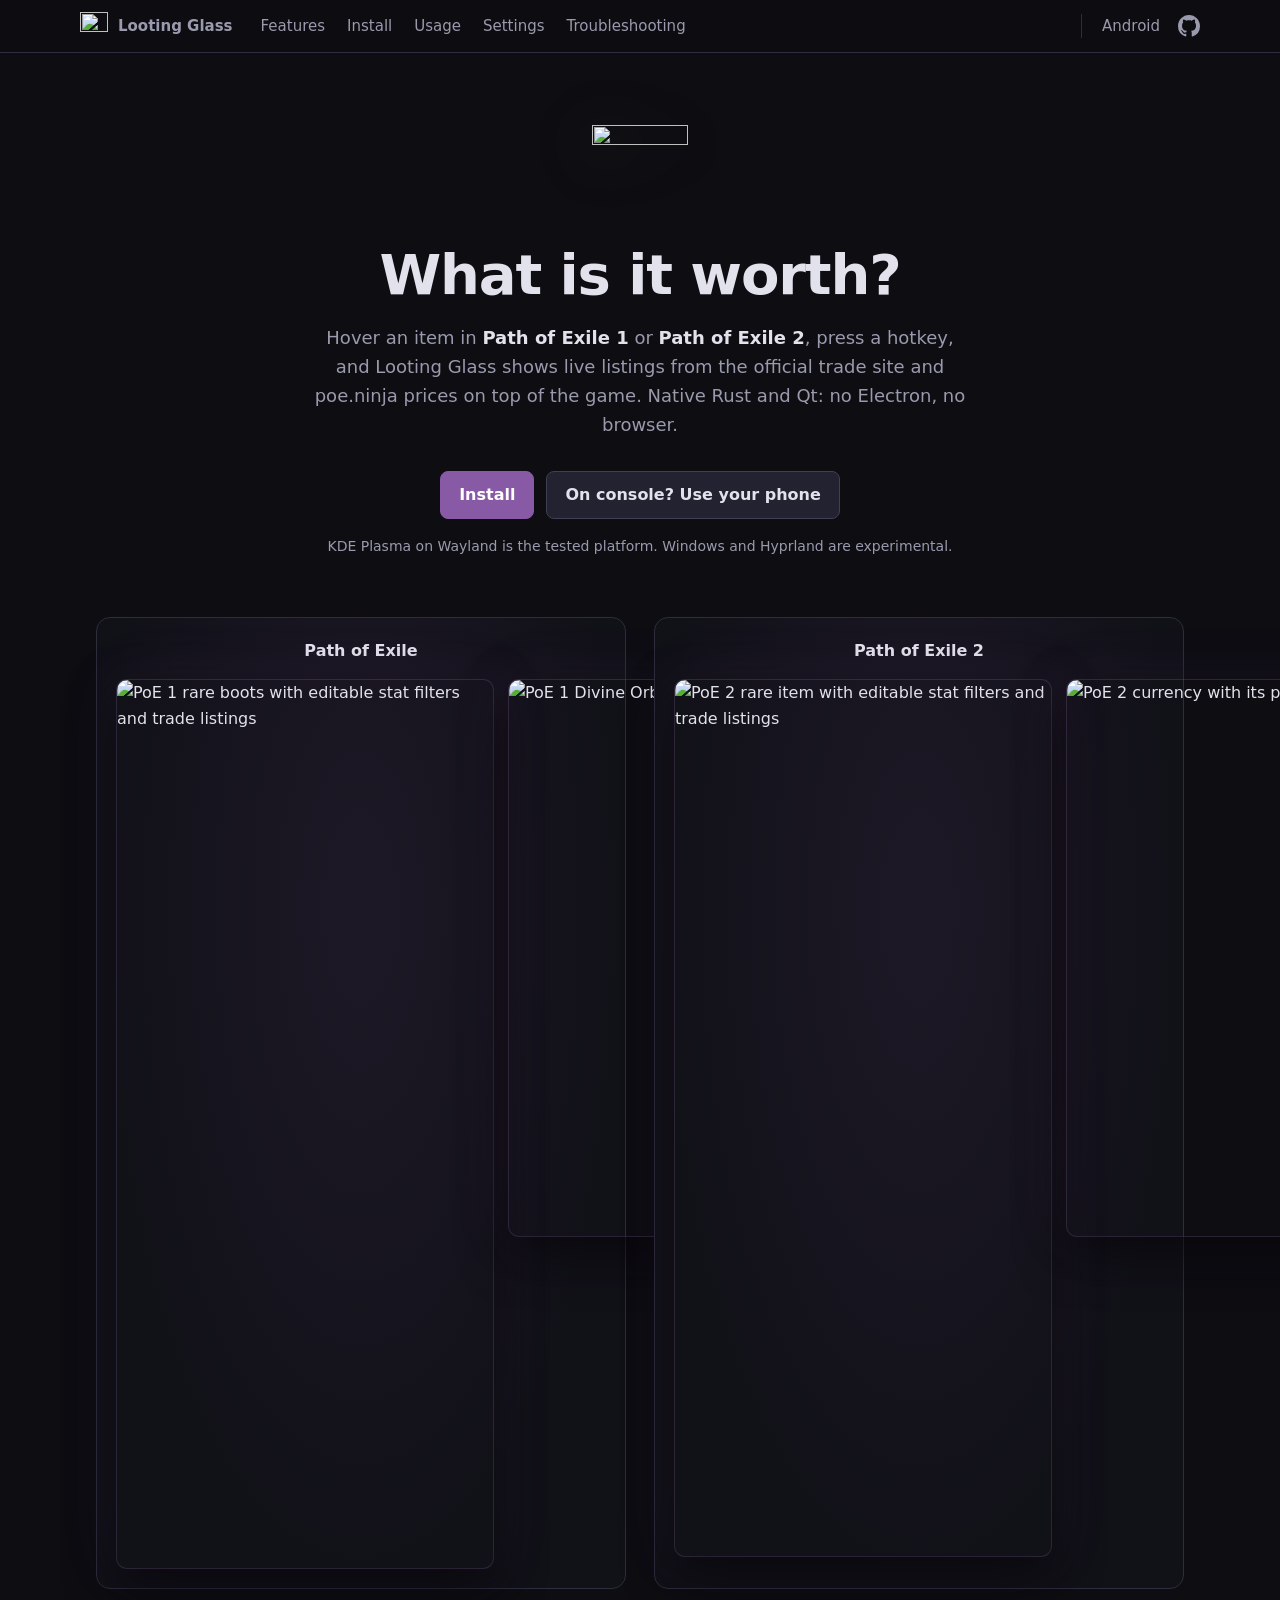
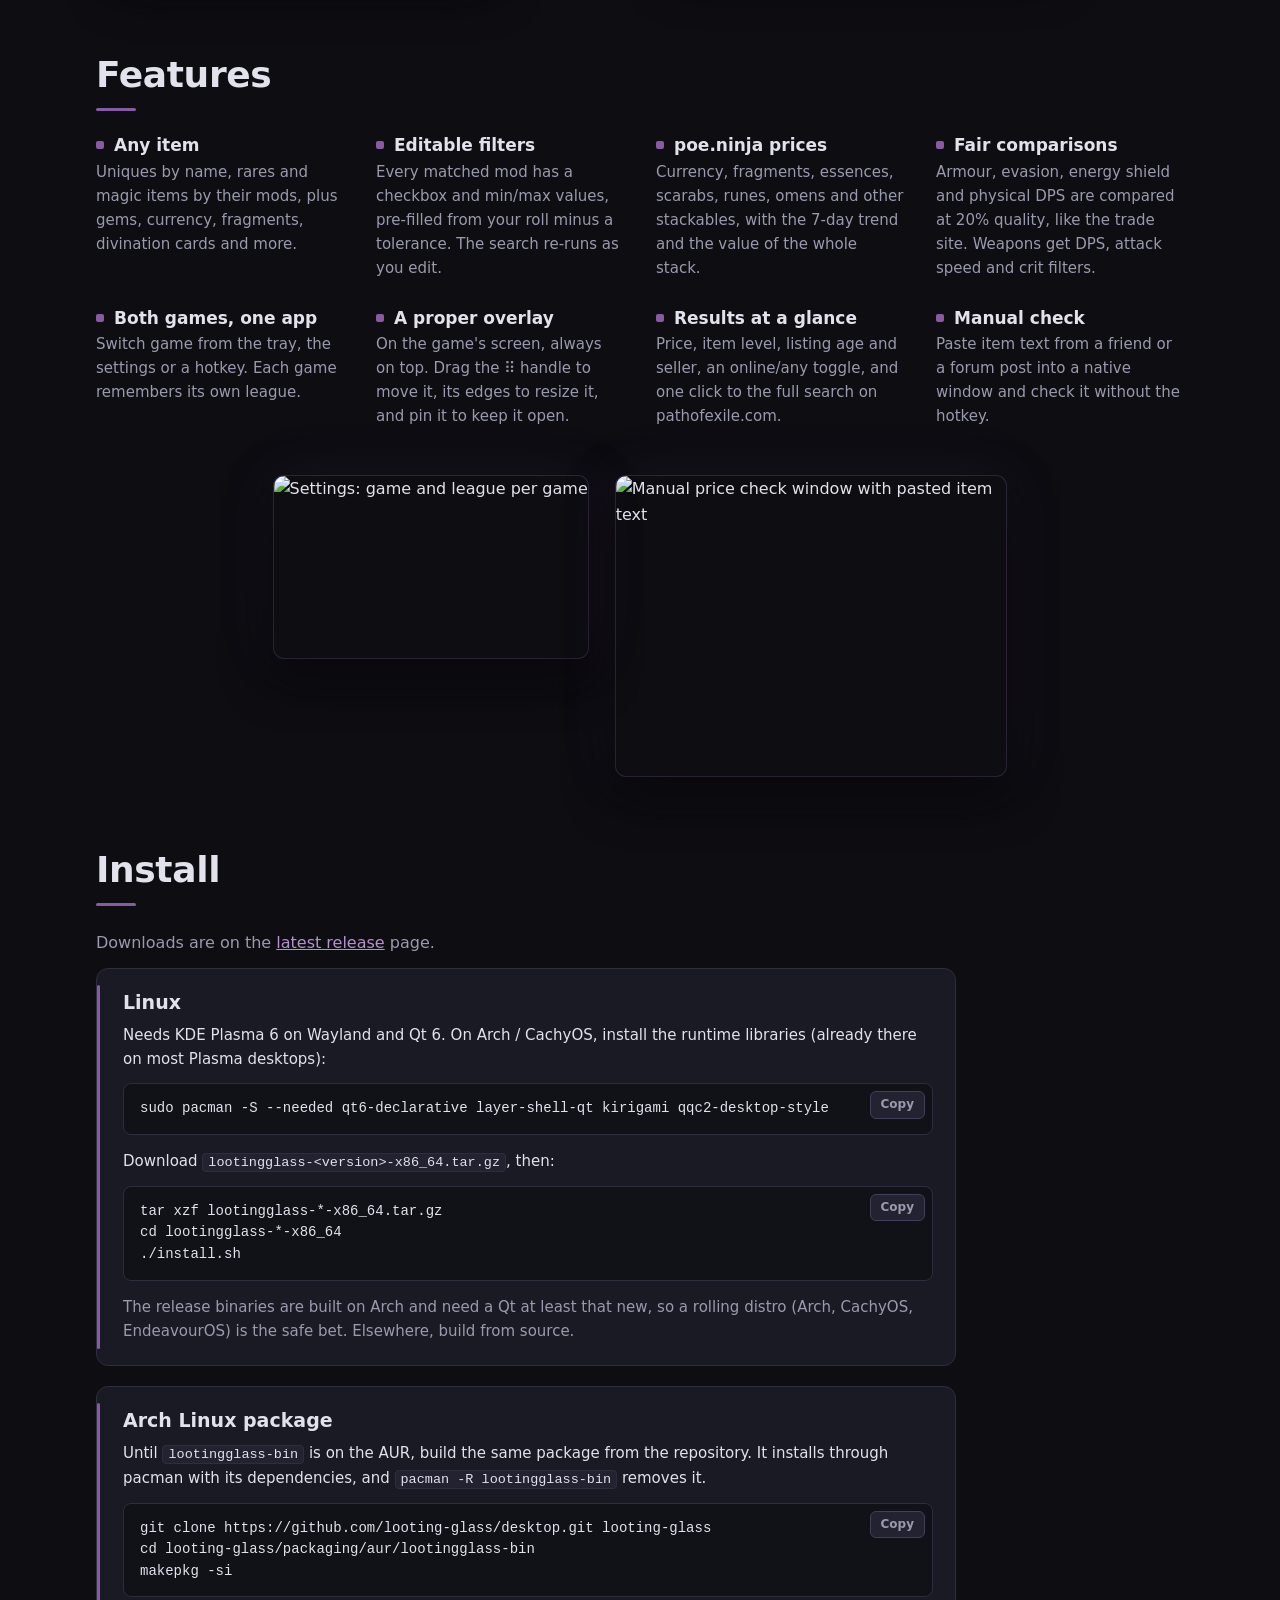
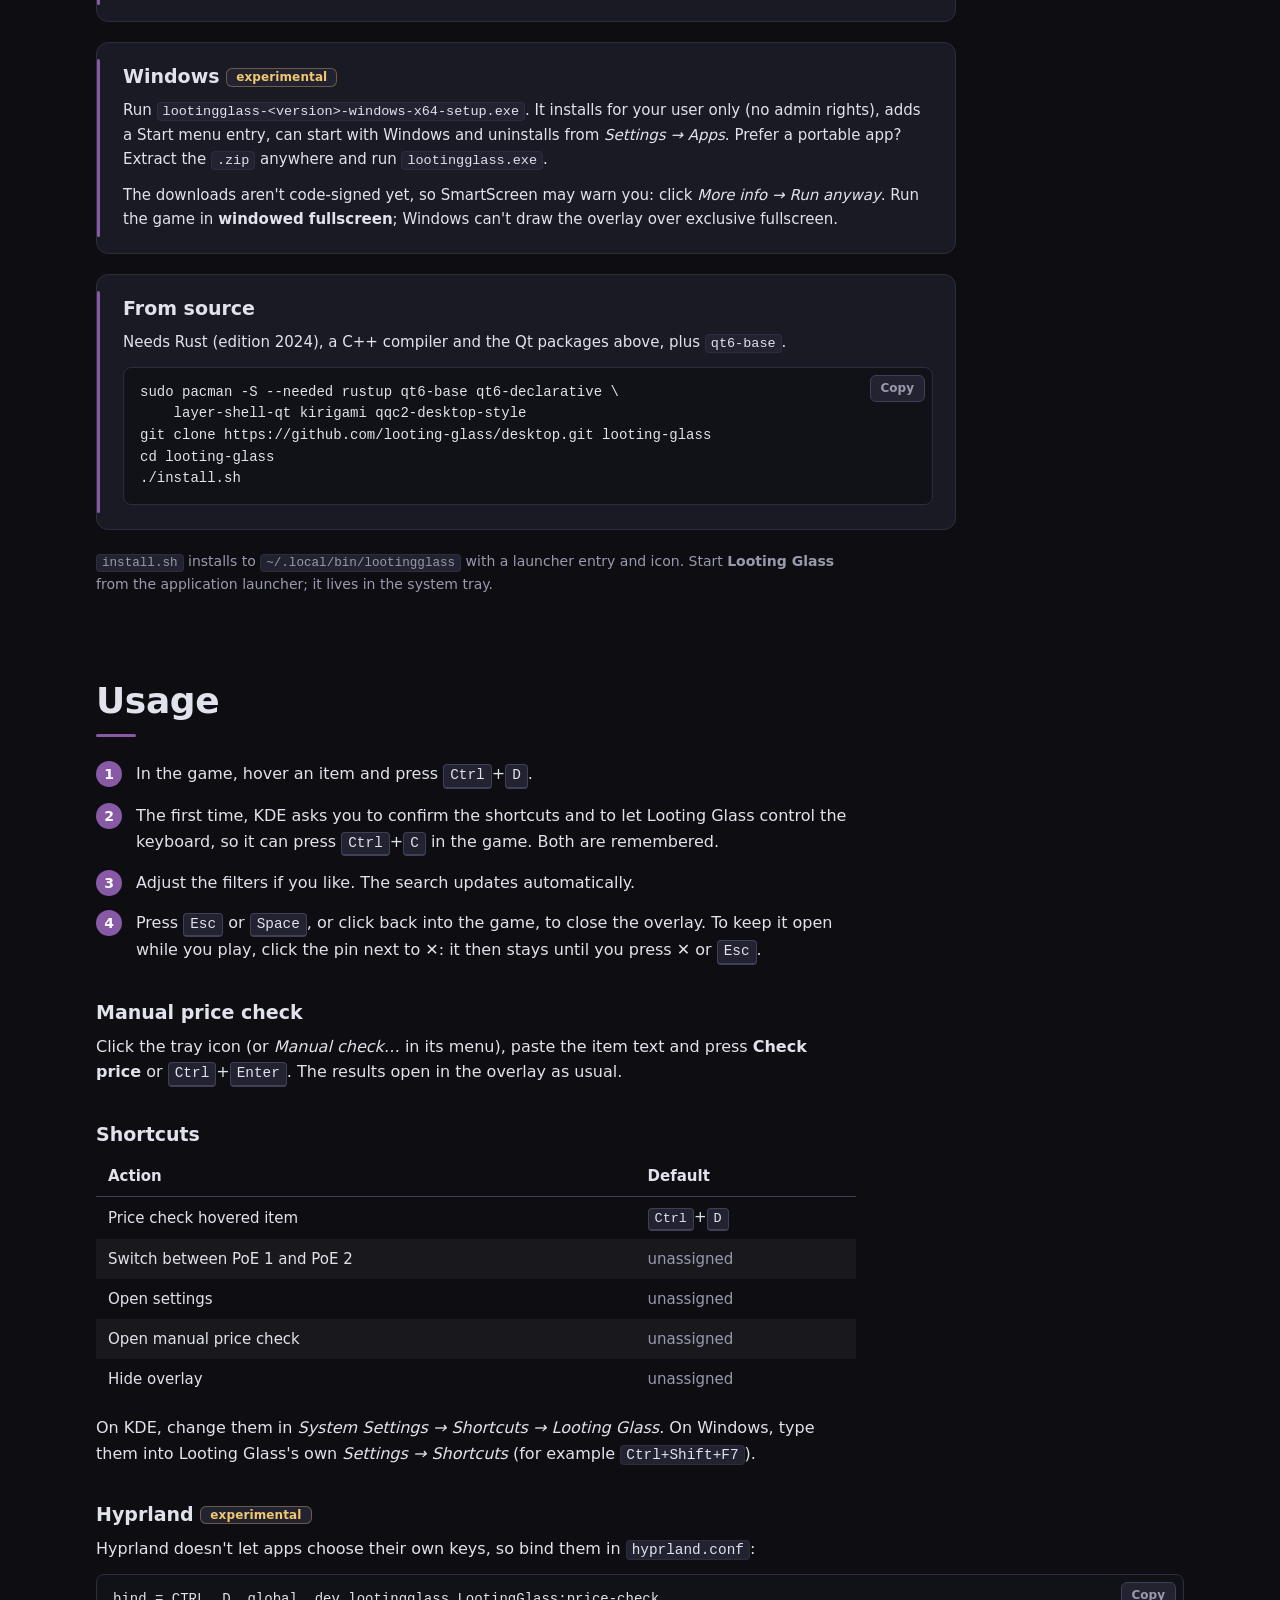
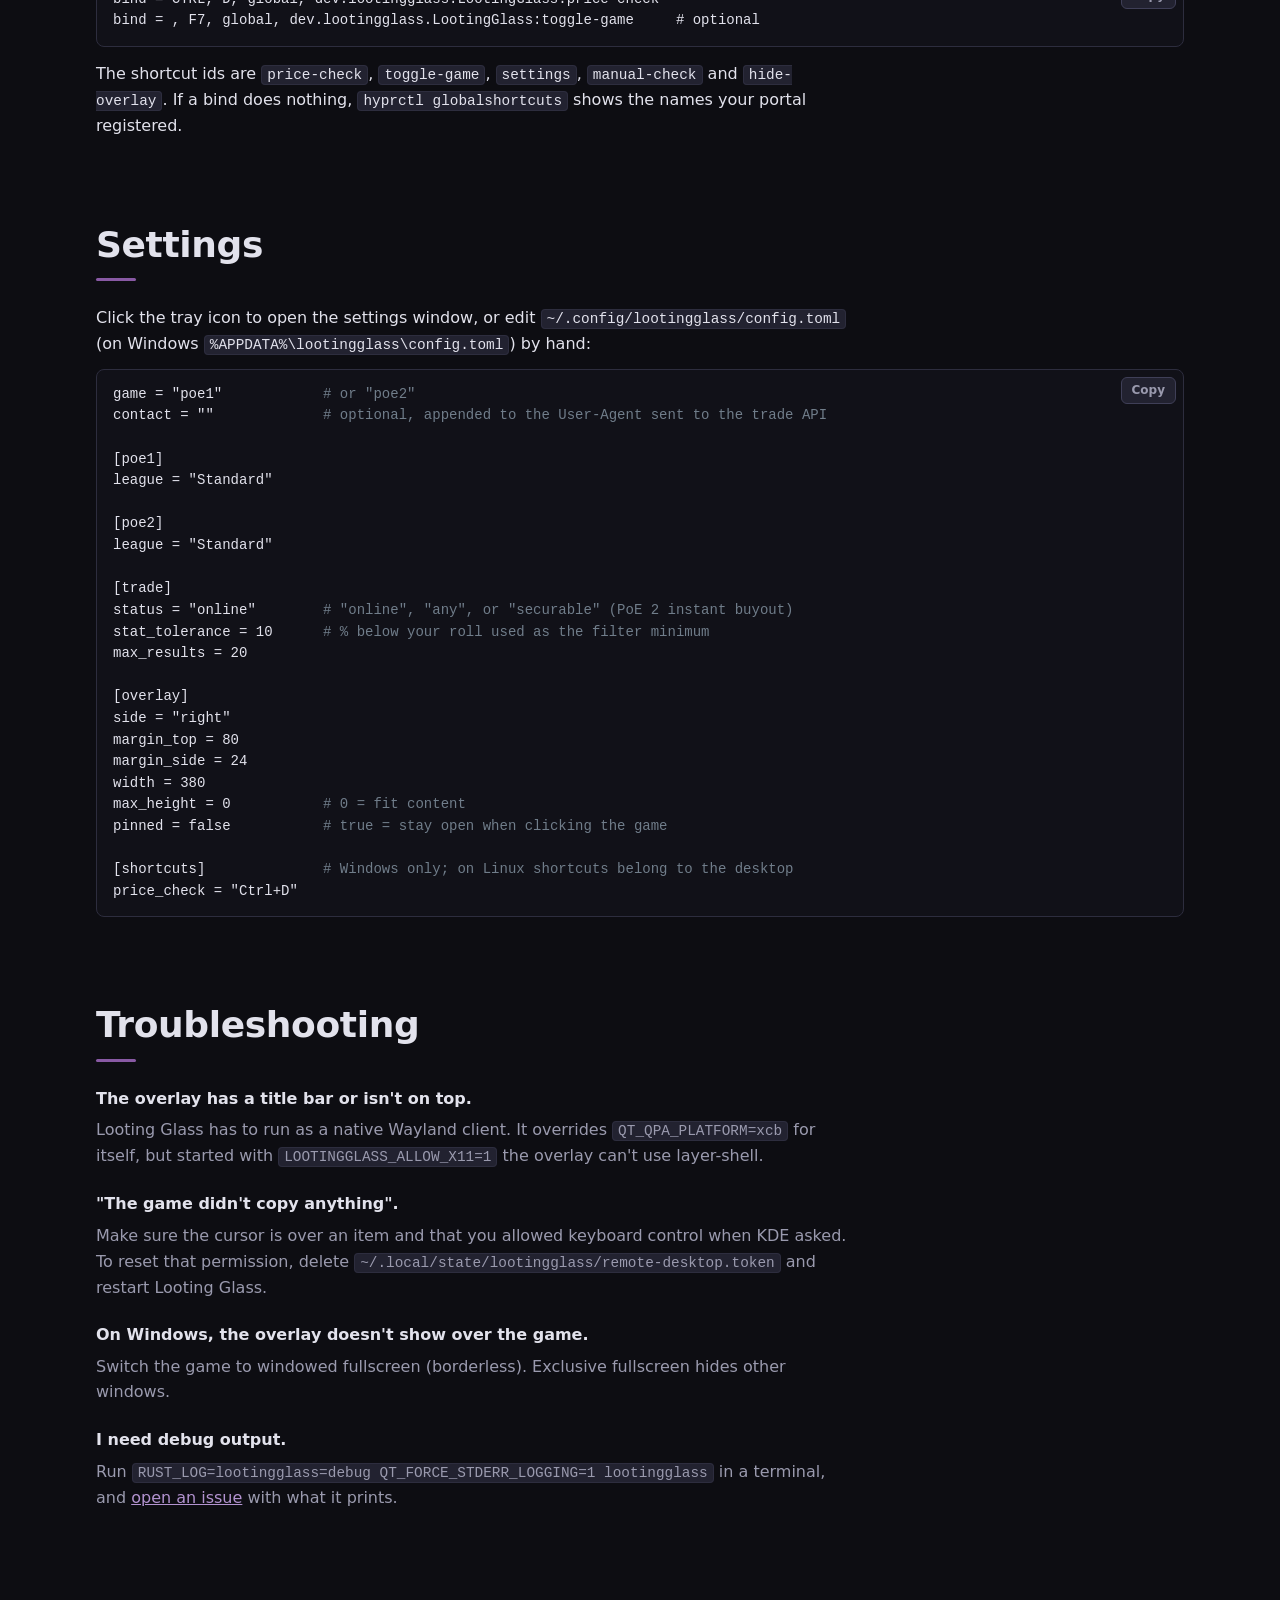
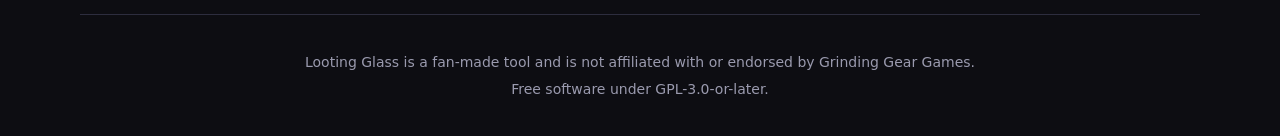
==== index.html @ fdb2852c "feat: copy buttons on code blocks Co-Authored-By: Claude Opus 5.5 <noreply@anthropic.com>" ====
<!doctype html>
<html lang="en">
<head>
<meta charset="utf-8">
<meta name="viewport" content="width=device-width, initial-scale=1">
<title>Looting Glass</title>
<meta name="description" content="Price check Path of Exile 1 and 2 items with a native overlay for Linux and Windows, or from your phone with the Android app.">
<meta property="og:title" content="Looting Glass">
<meta property="og:description" content="Price check Path of Exile 1 and 2 items, on your PC or from your phone.">
<meta property="og:image" content="img/desktop/poe1-rare.png">
<link rel="icon" href="img/icon.svg" type="image/svg+xml">
<link rel="stylesheet" href="style.css">
<script src="lightbox.js" defer></script>
<script src="copy.js" defer></script>
</head>
<body>

<header class="nav">
  <a class="brand" href="#top"><img src="img/icon.svg" alt="" width="28" height="28"> Looting Glass</a>
  <nav class="menu" aria-label="Sections">
    <a href="#features">Features</a>
    <a href="#install">Install</a>
    <a href="#usage">Usage</a>
    <a href="#settings">Settings</a>
    <a href="#troubleshooting">Troubleshooting</a>
  </nav>
  <nav class="links" aria-label="Other pages">
    <a href="android.html">Android</a>
    <a class="gh" href="https://github.com/looting-glass/desktop" aria-label="Looting Glass on GitHub" title="Source on GitHub">
      <svg viewBox="0 0 16 16" width="22" height="22" aria-hidden="true"><path fill="currentColor" d="M8 0c4.42 0 8 3.58 8 8a8.013 8.013 0 0 1-5.45 7.59c-.4.08-.55-.17-.55-.38 0-.27.01-1.13.01-2.2 0-.75-.25-1.23-.54-1.48 1.78-.2 3.65-.88 3.65-3.95 0-.88-.31-1.59-.82-2.15.08-.2.36-1.02-.08-2.12 0 0-.67-.22-2.2.82-.64-.18-1.32-.27-2-.27-.68 0-1.36.09-2 .27-1.53-1.03-2.2-.82-2.2-.82-.44 1.1-.16 1.92-.08 2.12-.51.56-.82 1.28-.82 2.15 0 3.06 1.86 3.75 3.64 3.95-.23.2-.44.55-.51 1.07-.46.21-1.61.55-2.33-.66-.15-.24-.6-.83-1.23-.82-.67.01-.27.38.01.53.34.19.73.9.82 1.13.16.45.68 1.31 2.69.94 0 .67.01 1.3.01 1.49 0 .21-.15.45-.55.38A7.995 7.995 0 0 1 0 8c0-4.42 3.58-8 8-8Z"/></svg>
    </a>
  </nav>
</header>

<main id="top">

<section class="hero">
  <img class="hero-icon" src="img/icon.svg" alt="" width="96" height="96">
  <h1>What is it worth?</h1>
  <p class="lead">Hover an item in <strong>Path of Exile 1</strong> or <strong>Path of Exile 2</strong>, press a hotkey,
    and Looting Glass shows live listings from the official trade site and poe.ninja prices on top of the game.
    Native Rust and Qt: no Electron, no browser.</p>
  <div class="cta center">
    <a class="button primary" href="#install">Install</a>
    <a class="button" href="android.html">On console? Use your phone</a>
  </div>
  <p class="fine">KDE Plasma on Wayland is the tested platform. Windows and Hyprland are experimental.</p>
</section>

<div class="shots-pair">
  <figure class="group">
    <figcaption>Path of Exile</figcaption>
    <div class="shots">
      <img src="img/desktop/poe1-rare.png" alt="PoE 1 rare boots with editable stat filters and trade listings" width="376" height="888">
      <img src="img/desktop/poe1-currency.png" alt="PoE 1 Divine Orb with its poe.ninja value" width="376" height="556">
    </div>
  </figure>
  <figure class="group">
    <figcaption>Path of Exile 2</figcaption>
    <div class="shots">
      <img src="img/desktop/poe2-rare.png" alt="PoE 2 rare item with editable stat filters and trade listings" width="376" height="876">
      <img src="img/desktop/poe2-currency.png" alt="PoE 2 currency with its poe.ninja value" width="376" height="556">
    </div>
  </figure>
</div>

<section id="features" class="block">
  <h2>Features</h2>
  <ul class="features">
    <li><h3>Any item</h3><p>Uniques by name, rares and magic items by their mods, plus gems, currency, fragments, divination cards and more.</p></li>
    <li><h3>Editable filters</h3><p>Every matched mod has a checkbox and min/max values, pre-filled from your roll minus a tolerance. The search re-runs as you edit.</p></li>
    <li><h3>poe.ninja prices</h3><p>Currency, fragments, essences, scarabs, runes, omens and other stackables, with the 7-day trend and the value of the whole stack.</p></li>
    <li><h3>Fair comparisons</h3><p>Armour, evasion, energy shield and physical DPS are compared at 20% quality, like the trade site. Weapons get DPS, attack speed and crit filters.</p></li>
    <li><h3>Both games, one app</h3><p>Switch game from the tray, the settings or a hotkey. Each game remembers its own league.</p></li>
    <li><h3>A proper overlay</h3><p>On the game's screen, always on top. Drag the ⠿ handle to move it, its edges to resize it, and pin it to keep it open.</p></li>
    <li><h3>Results at a glance</h3><p>Price, item level, listing age and seller, an online/any toggle, and one click to the full search on pathofexile.com.</p></li>
    <li><h3>Manual check</h3><p>Paste item text from a friend or a forum post into a native window and check it without the hotkey.</p></li>
  </ul>
  <div class="shots-wide">
    <img src="img/desktop/settings-game.png" alt="Settings: game and league per game" width="760" height="440" loading="lazy">
    <img src="img/desktop/manual-check.png" alt="Manual price check window with pasted item text" width="560" height="430" loading="lazy">
  </div>
</section>

<section id="install" class="block">
  <h2>Install</h2>
  <p class="intro">Downloads are on the <a href="https://github.com/looting-glass/desktop/releases/latest">latest release</a> page.</p>

  <div class="cards">
    <article class="card">
      <h3>Linux</h3>
      <p>Needs KDE Plasma 6 on Wayland and Qt 6. On Arch / CachyOS, install the runtime libraries
        (already there on most Plasma desktops):</p>
      <pre><code>sudo pacman -S --needed qt6-declarative layer-shell-qt kirigami qqc2-desktop-style</code></pre>
      <p>Download <code>lootingglass-&lt;version&gt;-x86_64.tar.gz</code>, then:</p>
      <pre><code>tar xzf lootingglass-*-x86_64.tar.gz
cd lootingglass-*-x86_64
./install.sh</code></pre>
      <p class="fine">The release binaries are built on Arch and need a Qt at least that new, so a rolling
        distro (Arch, CachyOS, EndeavourOS) is the safe bet. Elsewhere, build from source.</p>
    </article>

    <article class="card">
      <h3>Arch Linux package</h3>
      <p>Until <code>lootingglass-bin</code> is on the AUR, build the same package from the repository.
        It installs through pacman with its dependencies, and <code>pacman -R lootingglass-bin</code> removes it.</p>
      <pre><code>git clone https://github.com/looting-glass/desktop.git looting-glass
cd looting-glass/packaging/aur/lootingglass-bin
makepkg -si</code></pre>
    </article>

    <article class="card">
      <h3>Windows <span class="tag tag-poc">experimental</span></h3>
      <p>Run <code>lootingglass-&lt;version&gt;-windows-x64-setup.exe</code>. It installs for your user only (no admin
        rights), adds a Start menu entry, can start with Windows and uninstalls from <em>Settings → Apps</em>.
        Prefer a portable app? Extract the <code>.zip</code> anywhere and run <code>lootingglass.exe</code>.</p>
      <p>The downloads aren't code-signed yet, so SmartScreen may warn you: click <em>More info → Run anyway</em>.
        Run the game in <strong>windowed fullscreen</strong>; Windows can't draw the overlay over exclusive fullscreen.</p>
    </article>

    <article class="card">
      <h3>From source</h3>
      <p>Needs Rust (edition 2024), a C++ compiler and the Qt packages above, plus <code>qt6-base</code>.</p>
      <pre><code>sudo pacman -S --needed rustup qt6-base qt6-declarative \
    layer-shell-qt kirigami qqc2-desktop-style
git clone https://github.com/looting-glass/desktop.git looting-glass
cd looting-glass
./install.sh</code></pre>
    </article>
  </div>
  <p class="fine"><code>install.sh</code> installs to <code>~/.local/bin/lootingglass</code> with a launcher entry and icon.
    Start <strong>Looting Glass</strong> from the application launcher; it lives in the system tray.</p>
</section>

<section id="usage" class="block">
  <h2>Usage</h2>
  <ol class="numbered">
    <li>In the game, hover an item and press <kbd>Ctrl</kbd>+<kbd>D</kbd>.</li>
    <li>The first time, KDE asks you to confirm the shortcuts and to let Looting Glass control the keyboard,
      so it can press <kbd>Ctrl</kbd>+<kbd>C</kbd> in the game. Both are remembered.</li>
    <li>Adjust the filters if you like. The search updates automatically.</li>
    <li>Press <kbd>Esc</kbd> or <kbd>Space</kbd>, or click back into the game, to close the overlay. To keep it open
      while you play, click the pin next to ✕: it then stays until you press ✕ or <kbd>Esc</kbd>.</li>
  </ol>

  <h3 class="sub">Manual price check</h3>
  <p>Click the tray icon (or <em>Manual check…</em> in its menu), paste the item text and press <strong>Check price</strong>
    or <kbd>Ctrl</kbd>+<kbd>Enter</kbd>. The results open in the overlay as usual.</p>

  <h3 class="sub">Shortcuts</h3>
  <table>
    <thead><tr><th>Action</th><th>Default</th></tr></thead>
    <tbody>
      <tr><td>Price check hovered item</td><td><kbd>Ctrl</kbd>+<kbd>D</kbd></td></tr>
      <tr><td>Switch between PoE 1 and PoE 2</td><td class="muted">unassigned</td></tr>
      <tr><td>Open settings</td><td class="muted">unassigned</td></tr>
      <tr><td>Open manual price check</td><td class="muted">unassigned</td></tr>
      <tr><td>Hide overlay</td><td class="muted">unassigned</td></tr>
    </tbody>
  </table>
  <p>On KDE, change them in <em>System Settings → Shortcuts → Looting Glass</em>. On Windows, type them into
    Looting Glass's own <em>Settings → Shortcuts</em> (for example <code>Ctrl+Shift+F7</code>).</p>

  <h3 class="sub">Hyprland <span class="tag tag-poc">experimental</span></h3>
  <p>Hyprland doesn't let apps choose their own keys, so bind them in <code>hyprland.conf</code>:</p>
  <pre><code>bind = CTRL, D, global, dev.lootingglass.LootingGlass:price-check
bind = , F7, global, dev.lootingglass.LootingGlass:toggle-game     # optional</code></pre>
  <p>The shortcut ids are <code>price-check</code>, <code>toggle-game</code>, <code>settings</code>, <code>manual-check</code>
    and <code>hide-overlay</code>. If a bind does nothing, <code>hyprctl globalshortcuts</code> shows the names your portal registered.</p>
</section>

<section id="settings" class="block">
  <h2>Settings</h2>
  <p>Click the tray icon to open the settings window, or edit <code>~/.config/lootingglass/config.toml</code>
    (on Windows <code>%APPDATA%\lootingglass\config.toml</code>) by hand:</p>
  <pre><code>game = "poe1"            <span class="c"># or "poe2"</span>
contact = ""             <span class="c"># optional, appended to the User-Agent sent to the trade API</span>

[poe1]
league = "Standard"

[poe2]
league = "Standard"

[trade]
status = "online"        <span class="c"># "online", "any", or "securable" (PoE 2 instant buyout)</span>
stat_tolerance = 10      <span class="c"># % below your roll used as the filter minimum</span>
max_results = 20

[overlay]
side = "right"
margin_top = 80
margin_side = 24
width = 380
max_height = 0           <span class="c"># 0 = fit content</span>
pinned = false           <span class="c"># true = stay open when clicking the game</span>

[shortcuts]              <span class="c"># Windows only; on Linux shortcuts belong to the desktop</span>
price_check = "Ctrl+D"</code></pre>
</section>

<section id="troubleshooting" class="block">
  <h2>Troubleshooting</h2>
  <dl class="faq">
    <dt>The overlay has a title bar or isn't on top.</dt>
    <dd>Looting Glass has to run as a native Wayland client. It overrides <code>QT_QPA_PLATFORM=xcb</code> for itself,
      but started with <code>LOOTINGGLASS_ALLOW_X11=1</code> the overlay can't use layer-shell.</dd>
    <dt>"The game didn't copy anything".</dt>
    <dd>Make sure the cursor is over an item and that you allowed keyboard control when KDE asked. To reset that
      permission, delete <code>~/.local/state/lootingglass/remote-desktop.token</code> and restart Looting Glass.</dd>
    <dt>On Windows, the overlay doesn't show over the game.</dt>
    <dd>Switch the game to windowed fullscreen (borderless). Exclusive fullscreen hides other windows.</dd>
    <dt>I need debug output.</dt>
    <dd>Run <code>RUST_LOG=lootingglass=debug QT_FORCE_STDERR_LOGGING=1 lootingglass</code> in a terminal, and
      <a href="https://github.com/looting-glass/desktop/issues">open an issue</a> with what it prints.</dd>
  </dl>
</section>

</main>

<footer>
  <p>Looting Glass is a fan-made tool and is not affiliated with or endorsed by Grinding Gear Games.</p>
  <p>Free software under GPL-3.0-or-later.</p>
</footer>

</body>
</html>
---- style.css ----
/* Colours from the app's KDE look (qml/KdeLook.qml). The page sits one shade darker than the
   app window so the screenshots, which use the window colour, stand out from it. */
:root {
  --page: #0d0d12;
  --window: #1a1a24;
  --raised: #222230;
  --text: #e2e2ec;
  --muted: #9a9aae;
  --line: #2d2d3e;
  --line-strong: #3f3f57;
  --accent: #8859a4;
  --accent-soft: rgba(136, 89, 164, 0.14);
  --link: #b393d0;
  --gold: #f1c86f;
  color-scheme: dark;
}

* { box-sizing: border-box; }

html { scroll-behavior: smooth; scroll-padding-top: 76px; }

body {
  margin: 0;
  background: var(--page);
  color: var(--text);
  font: 16px/1.6 "Noto Sans", "Segoe UI", system-ui, -apple-system, sans-serif;
}

a { color: var(--link); }
img { max-width: 100%; height: auto; display: block; }
h1, h2, h3 { line-height: 1.2; margin: 0; }
p { margin: 0 0 12px; }

code, pre, kbd { font-family: "Hack", "JetBrains Mono", "Cascadia Mono", Consolas, monospace; font-size: 0.9em; }
code { background: var(--raised); border: 1px solid var(--line); border-radius: 4px; padding: 1px 5px; }
pre {
  margin: 0 0 14px; padding: 14px 16px; overflow-x: auto;
  background: #111118; border: 1px solid var(--line); border-radius: 8px; line-height: 1.5;
}
pre code { background: none; border: 0; padding: 0; font-size: 14px; }
pre .c { color: #707d8a; }
kbd {
  display: inline-block; padding: 0 6px; border-radius: 4px; line-height: 1.5;
  background: var(--raised); border: 1px solid var(--line-strong); border-bottom-width: 2px;
}

/* Navigation: brand, the page's own sections, then links to other places. */
.nav {
  position: sticky; top: 0; z-index: 10;
  display: flex; align-items: center; gap: 28px;
  padding: 12px max(16px, calc((100% - 1120px) / 2));
  background: rgba(13, 13, 18, 0.88);
  backdrop-filter: blur(10px);
  border-bottom: 1px solid var(--line);
}
.brand { display: flex; align-items: center; gap: 10px; color: var(--text); font-weight: 700; text-decoration: none; white-space: nowrap; }
.brand-sub { color: var(--muted); font-weight: 400; }
.nav a { color: var(--muted); text-decoration: none; font-size: 15px; }
.nav a:hover { color: var(--text); }
.menu { display: flex; gap: 22px; }
.links { display: flex; align-items: center; gap: 18px; margin-left: auto; padding-left: 20px; border-left: 1px solid var(--line); }
.gh { display: flex; }

main, footer { max-width: 1120px; margin: 0 auto; padding: 0 16px; }

/* Hero */
.hero { text-align: center; padding: 72px 0 48px; }
.hero-icon { margin: 0 auto 20px; filter: drop-shadow(0 8px 30px rgba(241, 200, 111, 0.25)); }
.hero h1 { font-size: clamp(36px, 6vw, 56px); letter-spacing: -0.02em; }
.lead { max-width: 660px; margin: 16px auto 32px; color: var(--muted); font-size: 18px; }
.lead strong { color: var(--text); font-weight: 600; }

.tag {
  display: inline-block; padding: 1px 9px; border-radius: 6px; vertical-align: 2px;
  border: 1px solid var(--line); background: var(--raised);
  color: var(--muted); font-size: 12px; font-weight: 600; letter-spacing: 0.01em;
}
.tag-poc { border-color: rgba(241, 200, 111, 0.35); color: var(--gold); }

/* Sections */
.block { padding: 64px 0 8px; }
.block > h2 { font-size: clamp(28px, 4vw, 36px); margin-bottom: 24px; letter-spacing: -0.01em; }
.block > h2::after { content: ""; display: block; width: 40px; height: 3px; margin-top: 12px; border-radius: 2px; background: var(--accent); }
.block > p, .numbered, .faq, table { max-width: 760px; }
.intro { color: var(--muted); }
h3.sub { font-size: 19px; margin: 36px 0 10px; }
.muted { color: var(--muted); }
.note { color: var(--muted); max-width: 760px; margin-top: 32px; }

/* Screenshots: a drop shadow and a faint accent glow lift them off the page. */
.shots img, .shots-wide img, .steps img {
  border-radius: 10px;
  box-shadow: 0 0 0 1px rgba(179, 147, 208, 0.18), 0 18px 48px rgba(0, 0, 0, 0.65), 0 0 60px rgba(136, 89, 164, 0.12);
}
.shots-pair { display: grid; grid-template-columns: repeat(auto-fit, minmax(340px, 1fr)); gap: 28px; }
.group {
  margin: 0; padding: 20px; border-radius: 14px;
  background: radial-gradient(ellipse at 50% 30%, rgba(136, 89, 164, 0.10), transparent 70%), #111118;
  border: 1px solid var(--line);
}
.group figcaption { font-weight: 700; margin-bottom: 16px; text-align: center; }
.shots { display: grid; grid-template-columns: 1fr 1fr; gap: 16px; align-items: start; }
.shots-wide { display: flex; flex-wrap: wrap; justify-content: center; align-items: flex-start; gap: 28px; margin-top: 48px; }
.shots-wide img { flex: 0 1 auto; width: auto; max-height: 300px; }

.features {
  list-style: none; padding: 0; margin: 0;
  display: grid; grid-template-columns: repeat(auto-fit, minmax(240px, 1fr)); gap: 28px 32px;
}
.features h3 { font-size: 17px; margin-bottom: 4px; }
.features h3::before { content: ""; display: inline-block; width: 8px; height: 8px; margin-right: 10px; border-radius: 2px; background: var(--accent); vertical-align: 2px; }
.features p { margin: 0; color: var(--muted); font-size: 15px; }

/* Install cards */
/* One column: install commands are long and shouldn't scroll sideways. */
.cards { display: grid; gap: 20px; margin: 8px 0 20px; max-width: 860px; }
.card { min-width: 0; padding: 22px 22px 10px 26px; background: var(--window); border: 1px solid var(--line); border-radius: 12px; position: relative; }
.card::before { content: ""; position: absolute; left: 0; top: 16px; bottom: 16px; width: 3px; border-radius: 2px; background: var(--accent); }
.card h3 { font-size: 19px; margin-bottom: 10px; }
.card p { font-size: 15px; }

.numbered { padding-left: 0; list-style: none; counter-reset: n; margin: 0 0 12px; }
.numbered li { counter-increment: n; position: relative; padding-left: 40px; margin-bottom: 14px; }
.numbered li::before {
  content: counter(n); position: absolute; left: 0; top: 0;
  display: grid; place-items: center; width: 26px; height: 26px; border-radius: 50%;
  background: var(--accent); color: #fff; font-size: 14px; font-weight: 700;
}

table { width: 100%; border-collapse: collapse; margin: 4px 0 16px; font-size: 15px; }
th, td { text-align: left; padding: 8px 12px; }
th { border-bottom: 1px solid var(--line-strong); }
tbody tr:nth-child(even) { background: rgba(226, 226, 236, 0.05); }

.faq dt { font-weight: 700; margin-top: 22px; }
.faq dd { margin: 6px 0 0; color: var(--muted); }

/* Android */
.steps { list-style: none; padding: 0; margin: 0; display: grid; grid-template-columns: repeat(auto-fit, minmax(240px, 1fr)); gap: 32px; }
.steps img { width: 100%; max-width: 270px; margin: 0 auto 20px; border-radius: 18px; }
.steps h3 { font-size: 18px; margin-bottom: 6px; display: flex; align-items: center; gap: 10px; }
.steps h3 span {
  display: inline-grid; place-items: center; flex: none; width: 26px; height: 26px; border-radius: 50%;
  background: var(--accent); color: #fff; font-size: 14px;
}
.steps p { margin: 0; color: var(--muted); font-size: 15px; }

.stats { list-style: none; padding: 0; margin: 24px 0; display: grid; grid-template-columns: repeat(auto-fit, minmax(220px, 1fr)); gap: 20px; }
.stats li { padding: 20px 22px; background: var(--window); border: 1px solid var(--line); border-radius: 12px; }
.stats strong { display: block; font-size: 32px; color: var(--gold); line-height: 1.2; }
.stats span { color: var(--muted); font-size: 15px; }

/* Calls to action */
.cta { display: flex; flex-wrap: wrap; gap: 12px; margin: 0 0 16px; }
.cta.center { justify-content: center; }
.button {
  display: inline-block; padding: 10px 18px; border-radius: 8px;
  border: 1px solid var(--line-strong); background: var(--raised);
  color: var(--text); text-decoration: none; font-weight: 600;
}
.button:hover { border-color: var(--link); }
.button.primary { background: var(--accent); border-color: var(--accent); color: #fff; }
.button.primary:hover { background: #9666b3; }
.fine { color: var(--muted); font-size: 14px; }

footer { border-top: 1px solid var(--line); margin-top: 80px; padding: 32px 16px 48px; color: var(--muted); font-size: 14px; text-align: center; }
footer p { margin: 4px 0; }

/* Narrow screens: the section menu gets its own scrollable row under the brand. */
@media (max-width: 860px) {
  .nav { flex-wrap: wrap; gap: 10px 16px; }
  .menu {
    order: 3; width: 100%; overflow-x: auto; gap: 18px; padding: 0 24px 2px 0; scrollbar-width: none;
    mask-image: linear-gradient(to right, #000 85%, transparent); /* hints that the row scrolls */
  }
  .nav a { font-size: 14px; }
  html { scroll-padding-top: 110px; }
}
@media (max-width: 600px) {
  .hero { padding-top: 44px; }
  .shots-pair { grid-template-columns: 1fr; }
  .group { padding: 14px; }
  .shots { gap: 10px; }
  .card { padding: 18px 16px 6px 20px; }
}

/* Lightbox (lightbox.js): screenshots open full size over a dimmed page. */
.shots img, .shots-wide img, .steps img { cursor: zoom-in; transition: transform 0.15s, box-shadow 0.15s; }
.shots img:hover, .shots-wide img:hover, .steps img:hover { transform: translateY(-2px); }
.shots img:focus-visible, .shots-wide img:focus-visible, .steps img:focus-visible { outline: 2px solid var(--link); outline-offset: 3px; }

.lightbox {
  width: 100vw; height: 100vh; max-width: none; max-height: none; margin: 0; padding: 0;
  border: 0; background: transparent; color: var(--text);
  display: none; align-items: center; justify-content: center;
}
.lightbox[open] { display: flex; }
.lightbox::backdrop { background: rgba(6, 6, 10, 0.88); backdrop-filter: blur(4px); }
.lightbox figure { margin: 0; display: flex; flex-direction: column; align-items: center; gap: 12px; max-width: 100%; max-height: 100%; padding: 56px 72px 20px; cursor: zoom-out; }
.lightbox img {
  max-width: min(100%, 1100px); max-height: calc(100vh - 120px); width: auto; height: auto;
  border-radius: 10px; cursor: default;
  box-shadow: 0 0 0 1px rgba(179, 147, 208, 0.25), 0 24px 70px rgba(0, 0, 0, 0.8);
}
.lightbox figcaption { color: var(--muted); font-size: 14px; text-align: center; max-width: 600px; cursor: default; }
.lightbox button {
  position: fixed; display: grid; place-items: center; width: 44px; height: 44px; padding: 0;
  border-radius: 50%; border: 1px solid var(--line-strong); background: rgba(34, 34, 48, 0.9);
  color: var(--text); font-family: inherit; line-height: 1; cursor: pointer;
}
.lightbox button:hover { border-color: var(--link); }
.lb-close { top: 14px; right: 14px; font-size: 18px; }
.lb-prev { left: 14px; top: 50%; transform: translateY(-50%); font-size: 28px; }
.lb-next { right: 14px; top: 50%; transform: translateY(-50%); font-size: 28px; }

@media (max-width: 600px) {
  .lightbox figure { padding: 64px 8px 72px; }
  .lightbox img { max-height: calc(100vh - 136px); }
  .lightbox figcaption { display: none; }
  .lb-prev, .lb-next { top: auto; bottom: 14px; transform: none; }
}

/* Copy buttons on code blocks (copy.js). */
.code { position: relative; }
.code pre { padding-right: 84px; }
.copy {
  position: absolute; top: 8px; right: 8px;
  padding: 3px 10px; border-radius: 6px; border: 1px solid var(--line-strong);
  background: var(--raised); color: var(--muted);
  font-family: inherit; font-size: 12px; font-weight: 600; line-height: 1.6; cursor: pointer;
}
.copy:hover { color: var(--text); border-color: var(--link); }
.copy.done { color: #fff; background: var(--accent); border-color: var(--accent); }
/* Phones: long commands scroll sideways, so the button gets its own row above them. */
@media (max-width: 600px) {
  .code pre { padding-right: 16px; padding-top: 40px; }
}
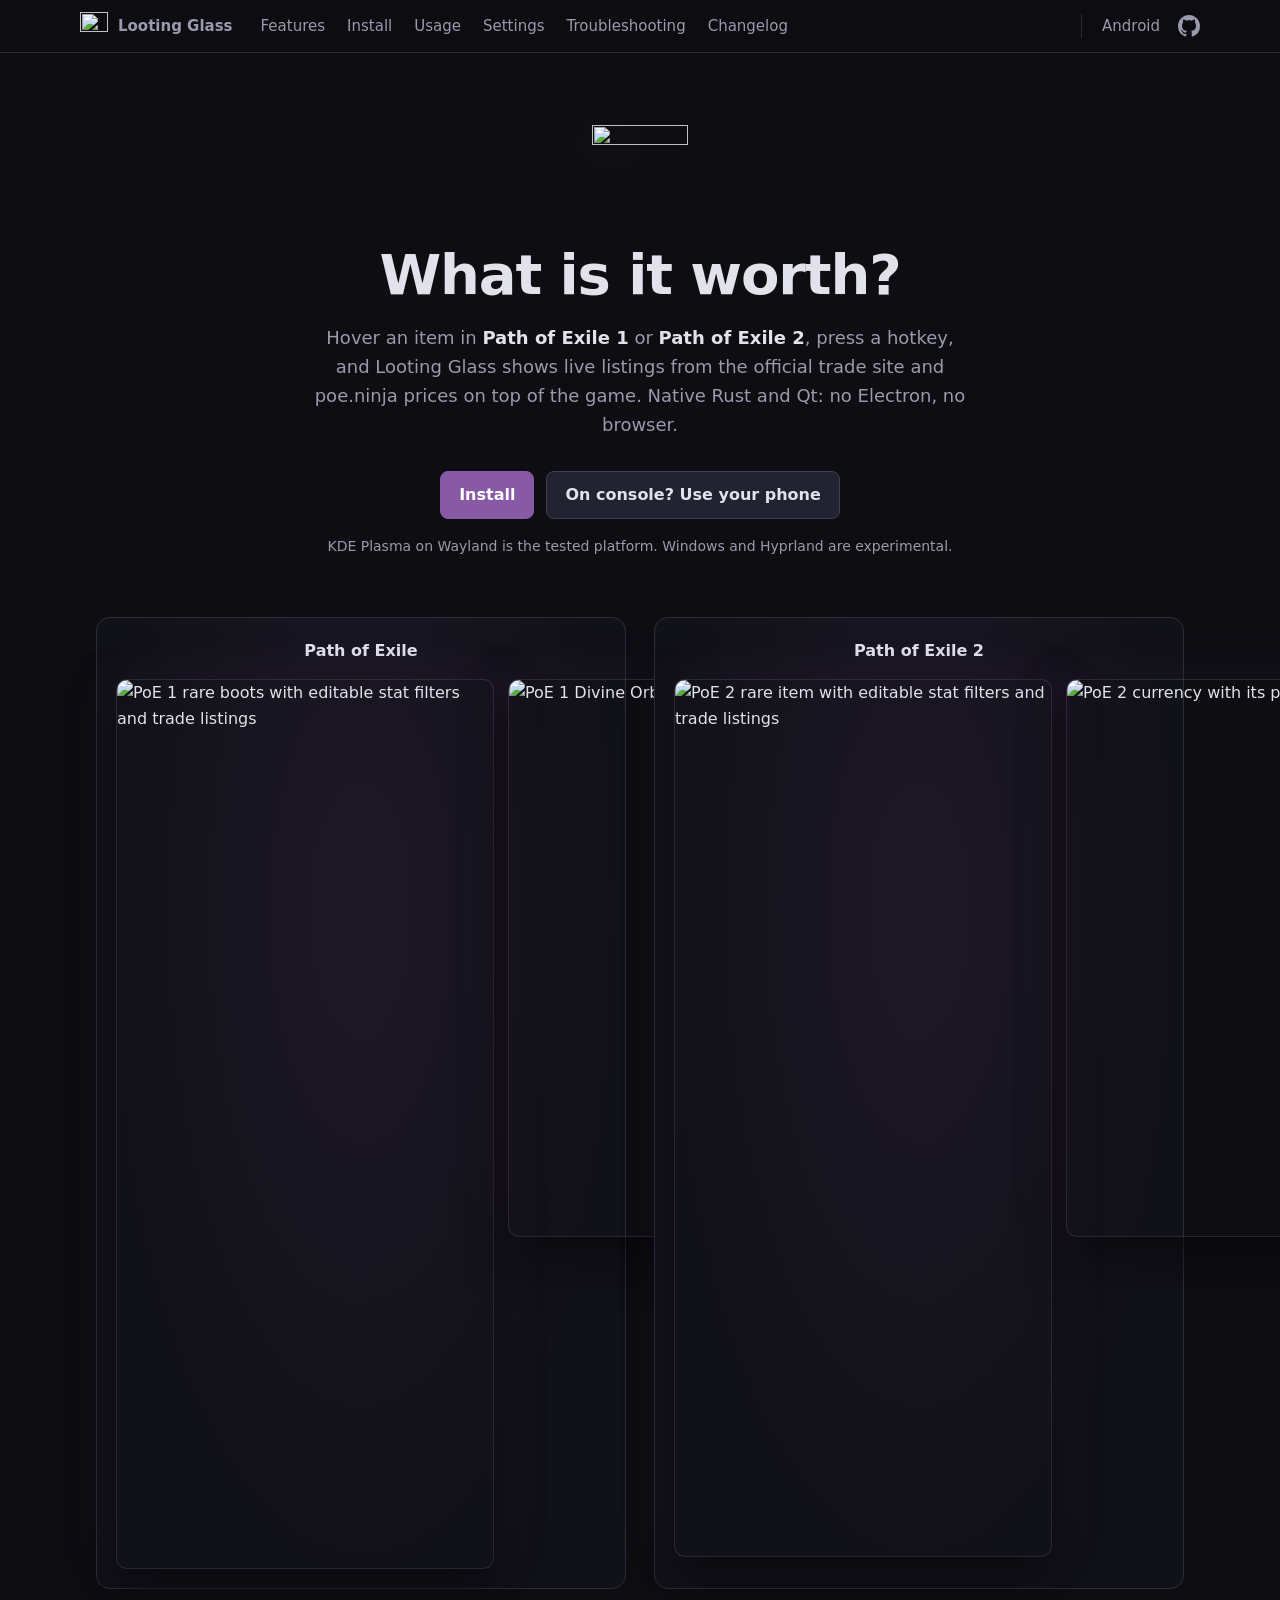
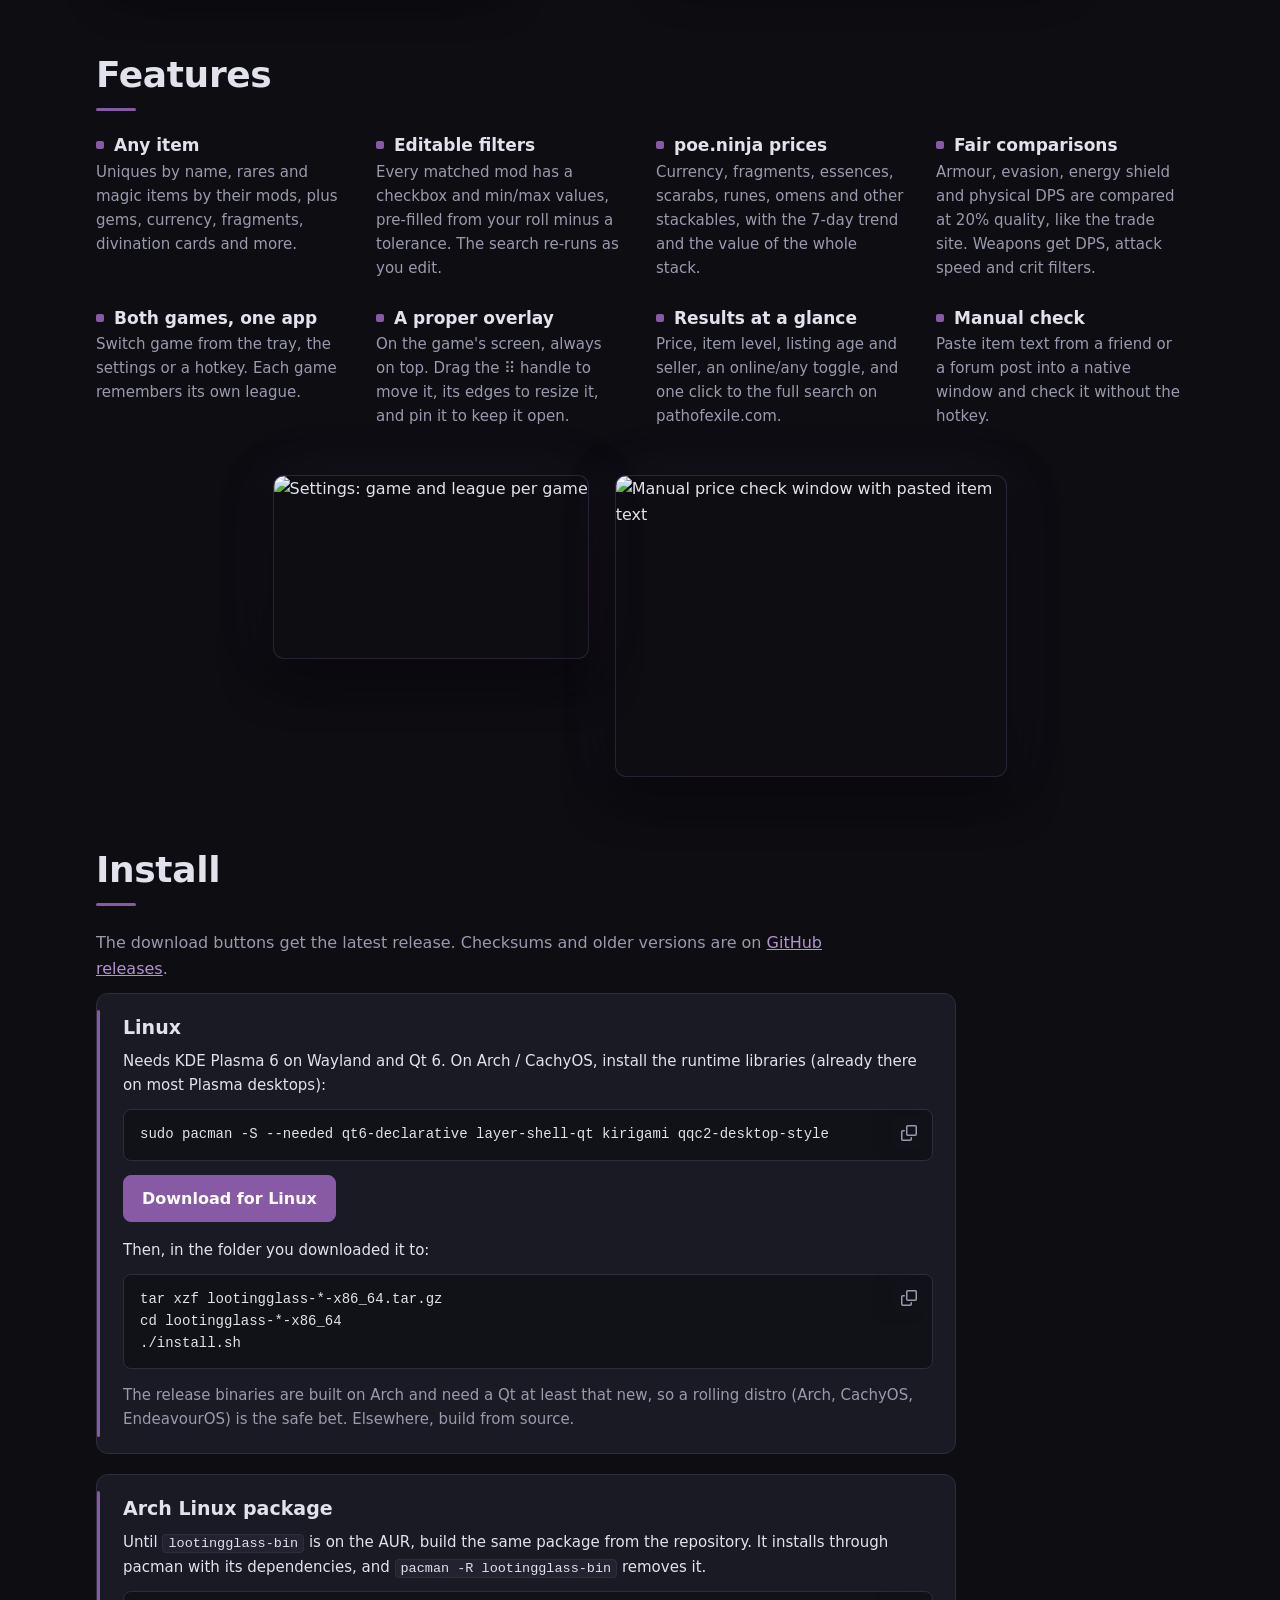
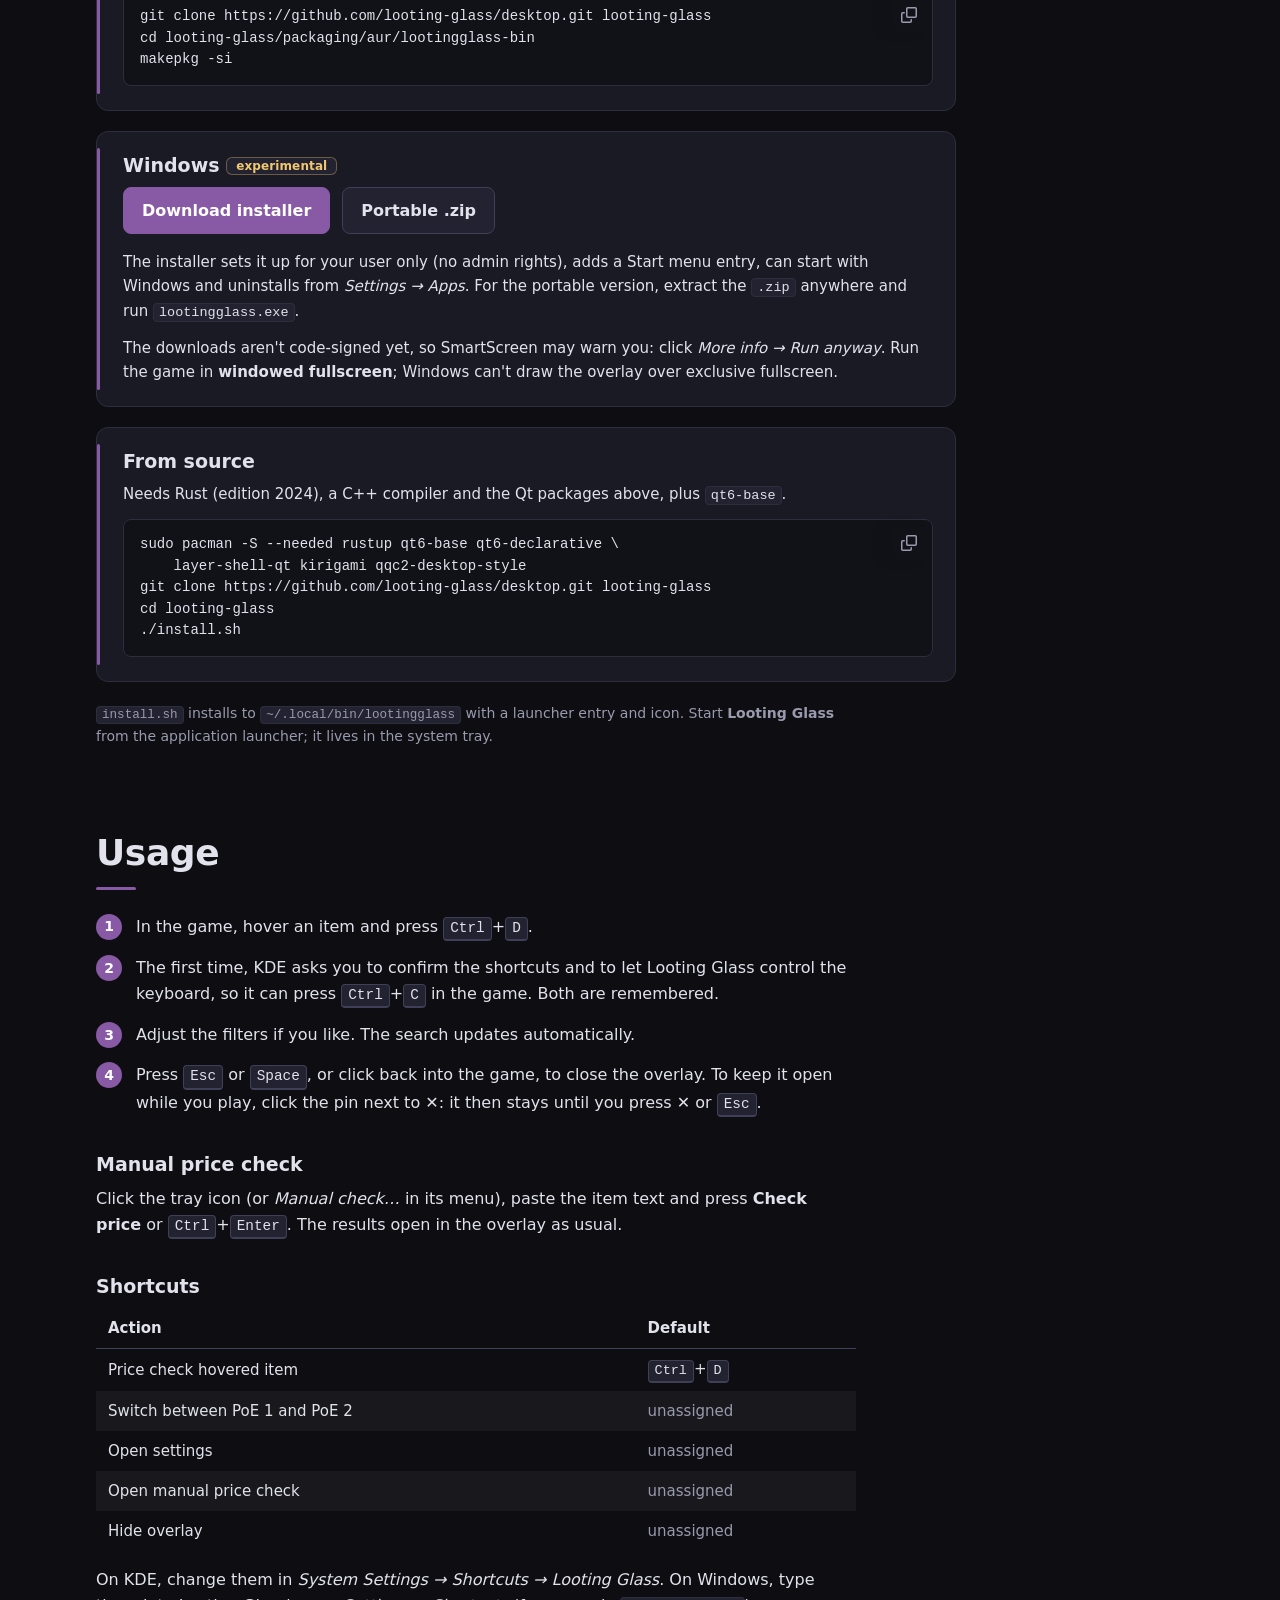
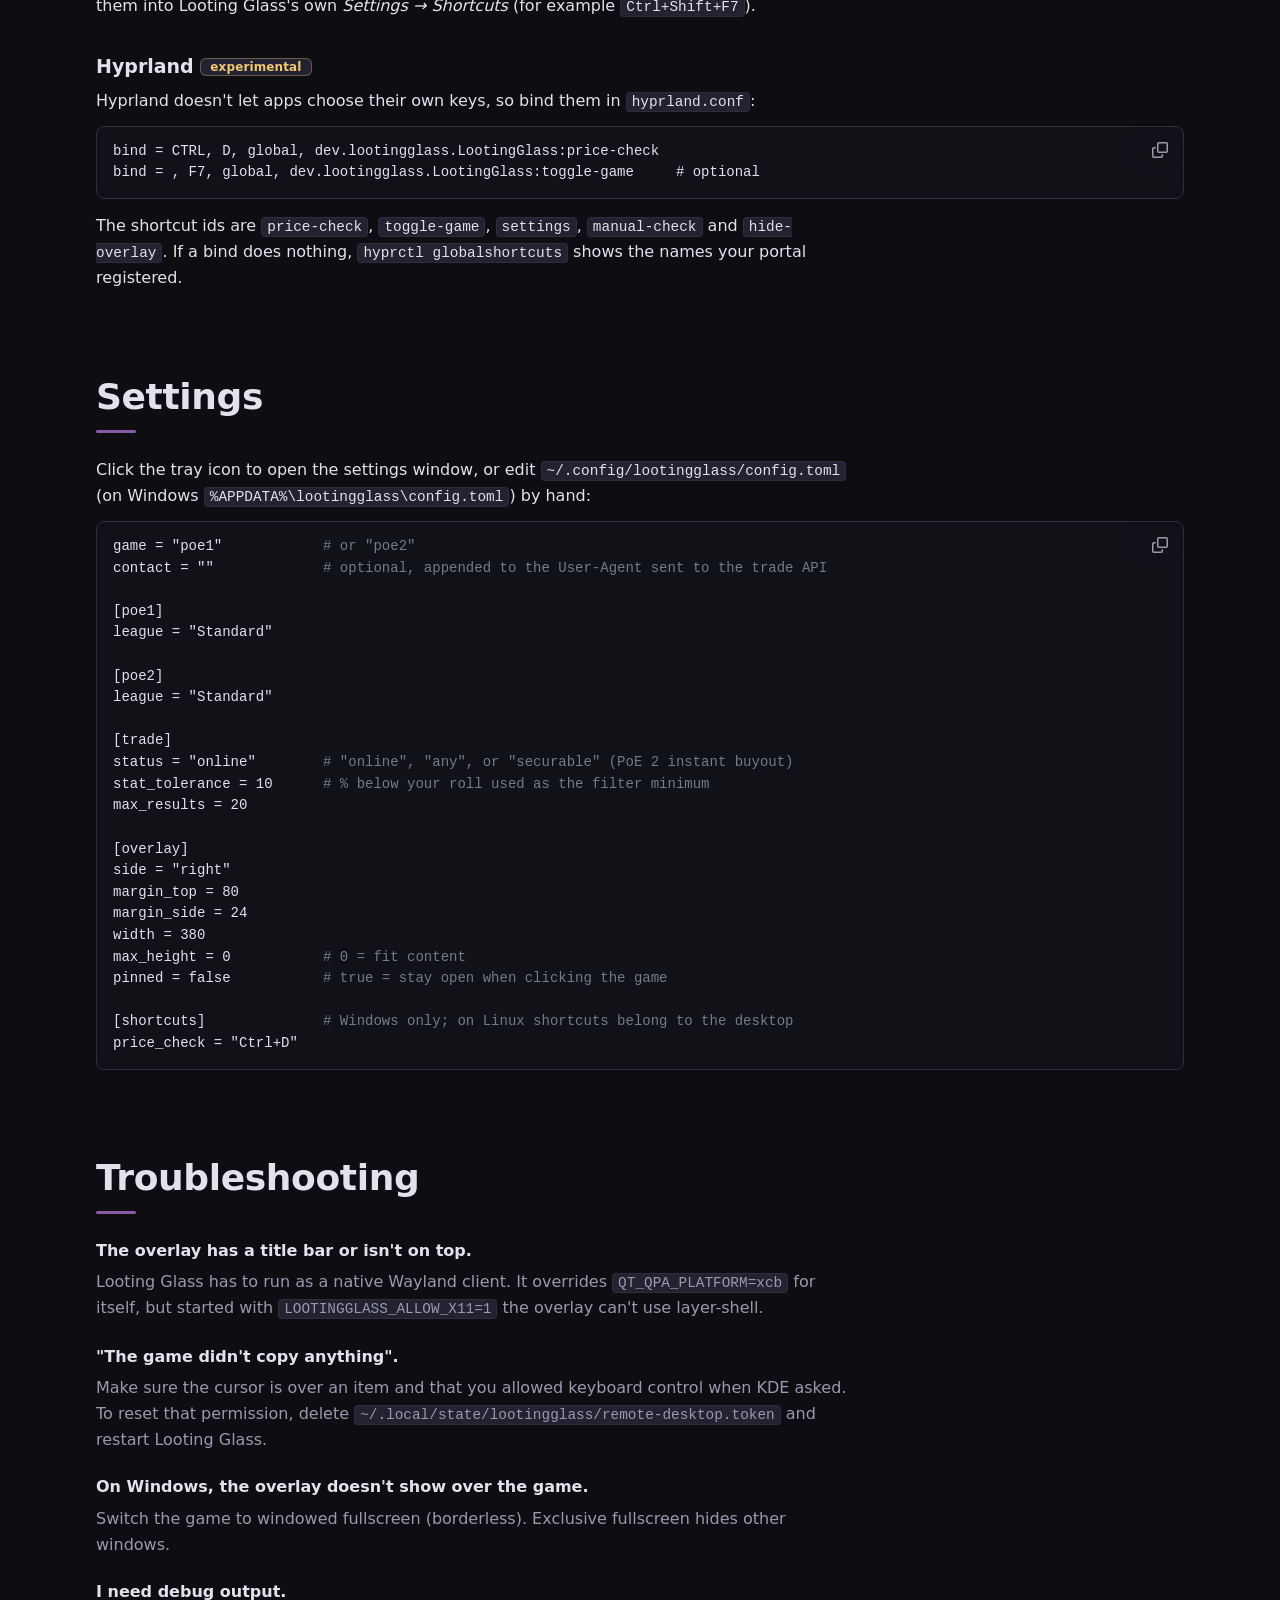
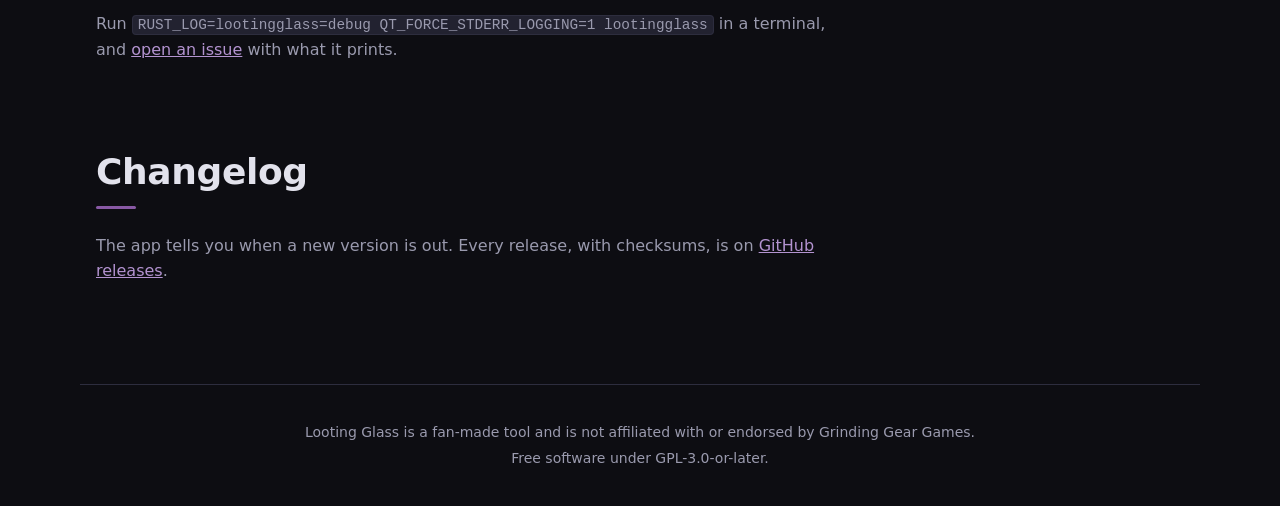
==== commit 82e070ca: "feat: changelog sections and direct download buttons Each app page ends with a changelog built from " ====
--- a/index.html
+++ b/index.html
@@ -23,6 +23,7 @@
     <a href="#usage">Usage</a>
     <a href="#settings">Settings</a>
     <a href="#troubleshooting">Troubleshooting</a>
+    <a href="#changelog">Changelog</a>
   </nav>
   <nav class="links" aria-label="Other pages">
     <a href="android.html">Android</a>
@@ -84,7 +85,8 @@
 
 <section id="install" class="block">
   <h2>Install</h2>
-  <p class="intro">Downloads are on the <a href="https://github.com/looting-glass/desktop/releases/latest">latest release</a> page.</p>
+  <p class="intro">The download buttons get the latest release<span class="version" data-version></span>. Checksums and
+    older versions are on <a href="https://github.com/looting-glass/desktop/releases">GitHub releases</a>.</p>
 
   <div class="cards">
     <article class="card">
@@ -92,7 +94,10 @@
       <p>Needs KDE Plasma 6 on Wayland and Qt 6. On Arch / CachyOS, install the runtime libraries
         (already there on most Plasma desktops):</p>
       <pre><code>sudo pacman -S --needed qt6-declarative layer-shell-qt kirigami qqc2-desktop-style</code></pre>
-      <p>Download <code>lootingglass-&lt;version&gt;-x86_64.tar.gz</code>, then:</p>
+      <div class="cta">
+        <a class="button primary" href="https://github.com/looting-glass/desktop/releases/latest" data-asset="x86_64.tar.gz">Download for Linux <span class="size" data-size="x86_64.tar.gz"></span></a>
+      </div>
+      <p>Then, in the folder you downloaded it to:</p>
       <pre><code>tar xzf lootingglass-*-x86_64.tar.gz
 cd lootingglass-*-x86_64
 ./install.sh</code></pre>
@@ -111,9 +116,13 @@
 
     <article class="card">
       <h3>Windows <span class="tag tag-poc">experimental</span></h3>
-      <p>Run <code>lootingglass-&lt;version&gt;-windows-x64-setup.exe</code>. It installs for your user only (no admin
-        rights), adds a Start menu entry, can start with Windows and uninstalls from <em>Settings → Apps</em>.
-        Prefer a portable app? Extract the <code>.zip</code> anywhere and run <code>lootingglass.exe</code>.</p>
+      <div class="cta">
+        <a class="button primary" href="https://github.com/looting-glass/desktop/releases/latest" data-asset="windows-x64-setup.exe">Download installer <span class="size" data-size="windows-x64-setup.exe"></span></a>
+        <a class="button" href="https://github.com/looting-glass/desktop/releases/latest" data-asset="windows-x64.zip">Portable .zip <span class="size" data-size="windows-x64.zip"></span></a>
+      </div>
+      <p>The installer sets it up for your user only (no admin rights), adds a Start menu entry, can start with
+        Windows and uninstalls from <em>Settings → Apps</em>. For the portable version, extract the <code>.zip</code>
+        anywhere and run <code>lootingglass.exe</code>.</p>
       <p>The downloads aren't code-signed yet, so SmartScreen may warn you: click <em>More info → Run anyway</em>.
         Run the game in <strong>windowed fullscreen</strong>; Windows can't draw the overlay over exclusive fullscreen.</p>
     </article>
@@ -216,6 +225,13 @@
   </dl>
 </section>
 
+<section id="changelog" class="block">
+  <h2>Changelog</h2>
+  <p class="intro">The app tells you when a new version is out. Every release, with checksums, is on
+    <a href="https://github.com/looting-glass/desktop/releases">GitHub releases</a>.</p>
+<!-- releases -->
+</section>
+
 </main>
 
 <footer>
--- a/style.css
+++ b/style.css
@@ -161,6 +161,9 @@
 .button:hover { border-color: var(--link); }
 .button.primary { background: var(--accent); border-color: var(--accent); color: #fff; }
 .button.primary:hover { background: #9666b3; }
+.button .size { font-weight: 400; opacity: 0.75; }
+.button .size:not(:empty)::before { content: "· "; }
+.version:not(:empty)::before { content: ", "; }
 .fine { color: var(--muted); font-size: 14px; }
 
 footer { border-top: 1px solid var(--line); margin-top: 80px; padding: 32px 16px 48px; color: var(--muted); font-size: 14px; text-align: center; }
@@ -220,18 +223,52 @@
   .lb-prev, .lb-next { top: auto; bottom: 14px; transform: none; }
 }
 
-/* Copy buttons on code blocks (copy.js). */
+/* Copy buttons on code blocks (copy.js): an icon in the corner, like on GitHub. */
 .code { position: relative; }
-.code pre { padding-right: 84px; }
+.code pre { padding-right: 52px; }
 .copy {
   position: absolute; top: 8px; right: 8px;
-  padding: 3px 10px; border-radius: 6px; border: 1px solid var(--line-strong);
-  background: var(--raised); color: var(--muted);
-  font-family: inherit; font-size: 12px; font-weight: 600; line-height: 1.6; cursor: pointer;
-}
-.copy:hover { color: var(--text); border-color: var(--link); }
-.copy.done { color: #fff; background: var(--accent); border-color: var(--accent); }
-/* Phones: long commands scroll sideways, so the button gets its own row above them. */
-@media (max-width: 600px) {
-  .code pre { padding-right: 16px; padding-top: 40px; }
-}
+  display: grid; place-items: center; width: 32px; height: 32px; padding: 0;
+  border-radius: 6px; border: 1px solid transparent;
+  background: #111118; color: var(--muted); cursor: pointer;
+  /* Covers text that scrolls under the button: solid to the block edge, a short fade on the left. */
+  box-shadow: 7px 0 0 #111118, -10px 0 10px #111118;
+  transition: color 0.15s, border-color 0.15s, background 0.15s;
+}
+.copy svg { width: 16px; height: 16px; fill: currentColor; }
+.copy .check { display: none; }
+.copy:hover, .copy:focus-visible { color: var(--text); border-color: var(--line-strong); background: var(--raised); }
+.copy.done { color: #7ec27e; border-color: rgba(126, 194, 126, 0.5); }
+.copy.done .icon { display: none; }
+.copy.done .check { display: block; }
+
+/* Changelog sections, filled in from the GitHub releases by scripts/build.py: a timeline with
+   the newest release on top. */
+.timeline { list-style: none; margin: 0; padding: 0 0 0 30px; max-width: 760px; position: relative; }
+.timeline::before { content: ""; position: absolute; left: 6px; top: 10px; bottom: 10px; width: 2px; background: var(--line); }
+.release { position: relative; padding-bottom: 28px; }
+.release::before {
+  content: ""; position: absolute; left: -30px; top: 7px; width: 14px; height: 14px; border-radius: 50%;
+  background: var(--page); border: 2px solid var(--accent);
+}
+.release:has(.rel-latest)::before { background: var(--accent); box-shadow: 0 0 0 4px var(--accent-soft); }
+.release h3 { font-size: 20px; display: flex; flex-wrap: wrap; align-items: center; gap: 4px 12px; margin-bottom: 10px; }
+.release h3 a { color: var(--text); text-decoration: none; }
+.release h3 a:hover { color: var(--link); }
+.release time { color: var(--muted); font-size: 14px; font-weight: 400; }
+.rel-latest {
+  padding: 1px 9px; border-radius: 6px; font-size: 12px; font-weight: 600;
+  background: var(--accent-soft); border: 1px solid rgba(136, 89, 164, 0.45); color: var(--link);
+}
+.release h4 {
+  margin: 14px 0 6px; color: var(--link); font-size: 12px; font-weight: 600;
+  text-transform: uppercase; letter-spacing: 0.08em;
+}
+.release ul { margin: 0; padding-left: 18px; }
+.release li { margin-bottom: 4px; }
+.release li::marker { color: var(--accent); }
+.release li a { color: var(--muted); }
+.release li a:hover { color: var(--link); }
+.older { max-width: 760px; }
+.older summary { cursor: pointer; color: var(--link); margin: 0 0 20px 30px; width: fit-content; }
+.older summary:hover { color: var(--text); }
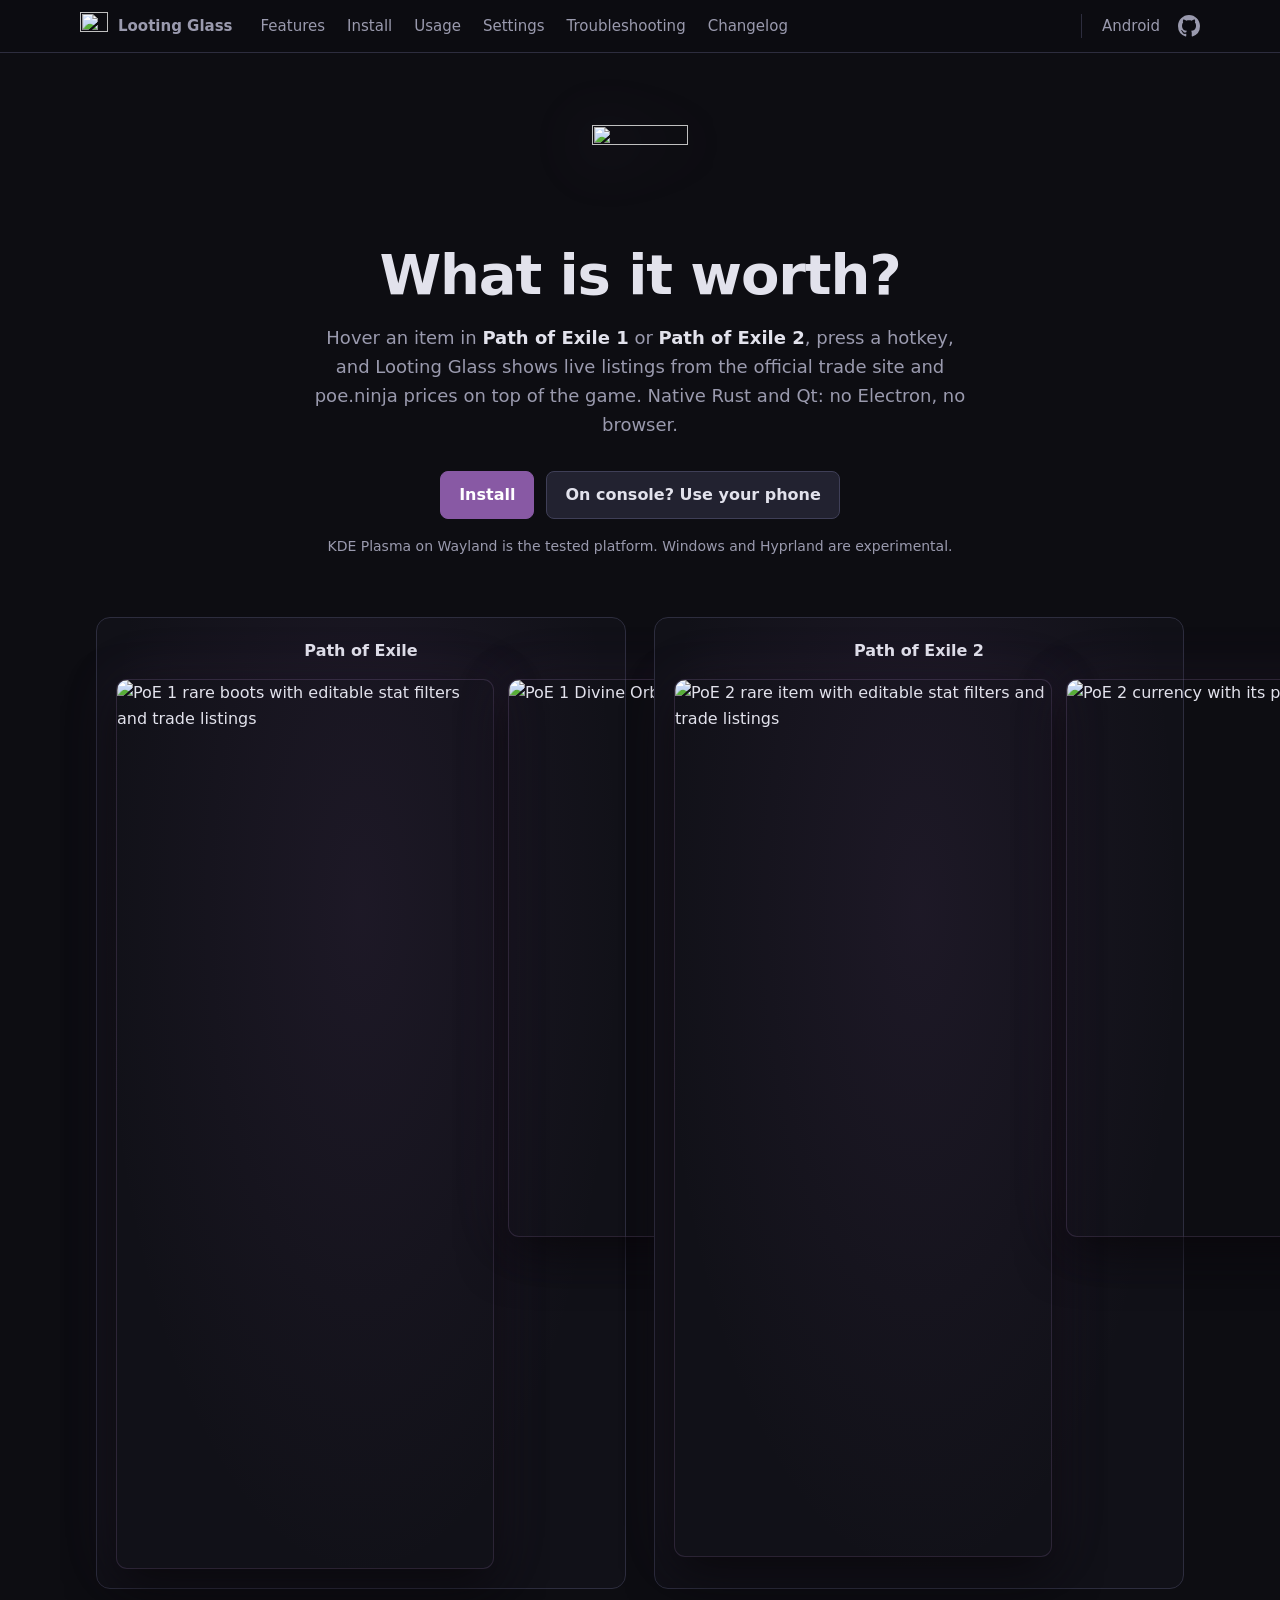
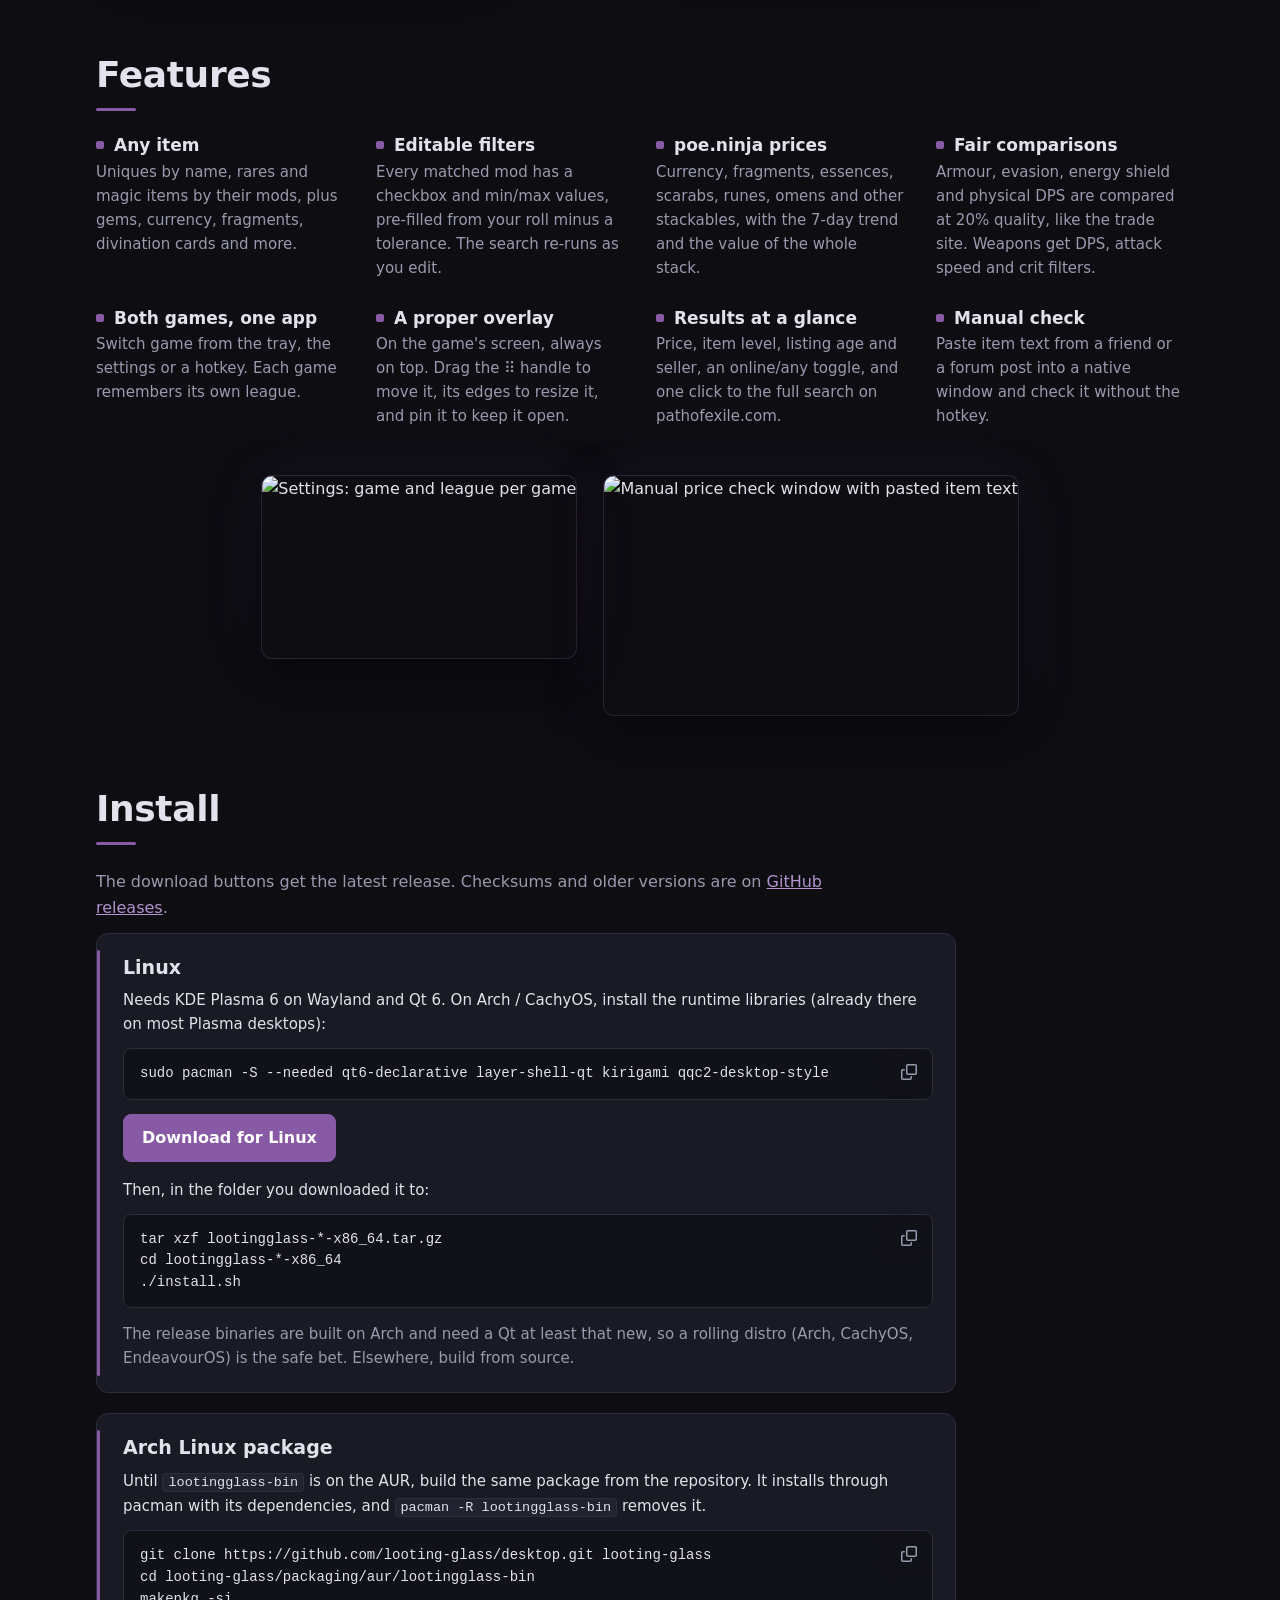
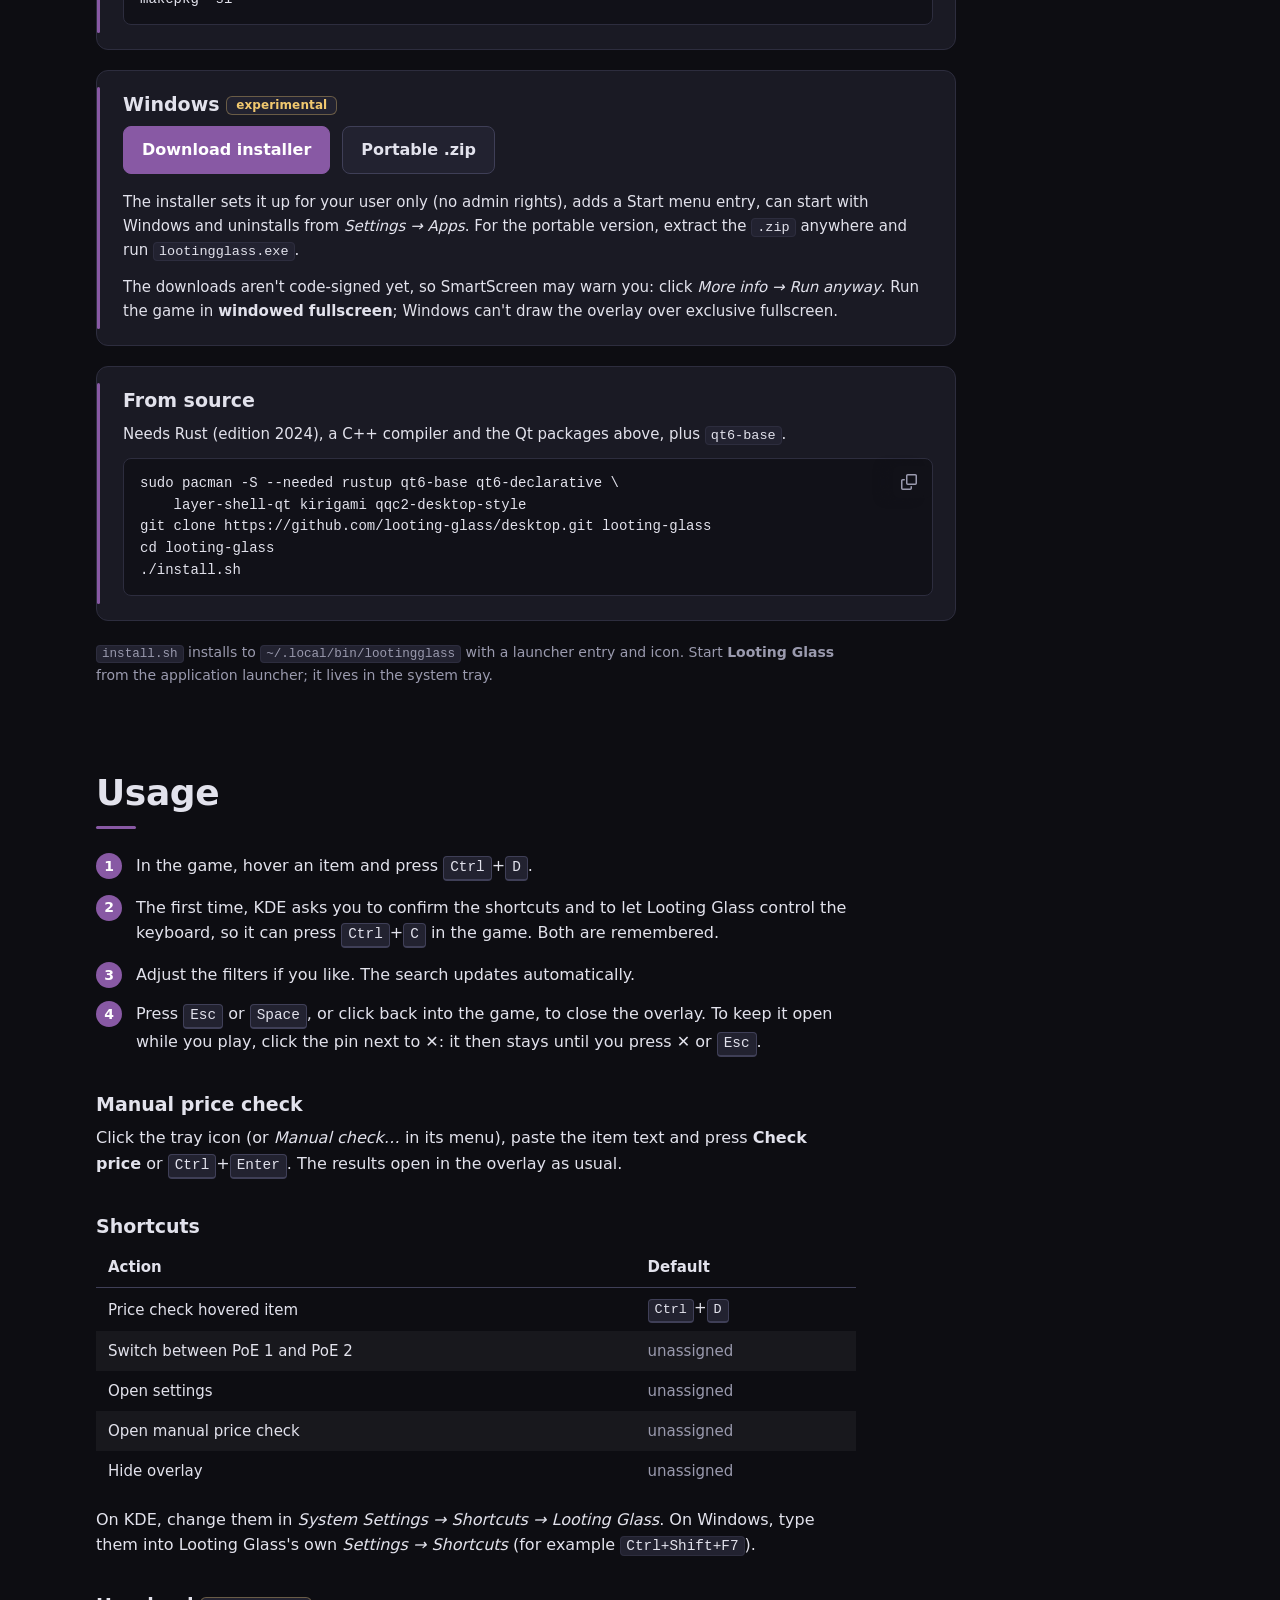
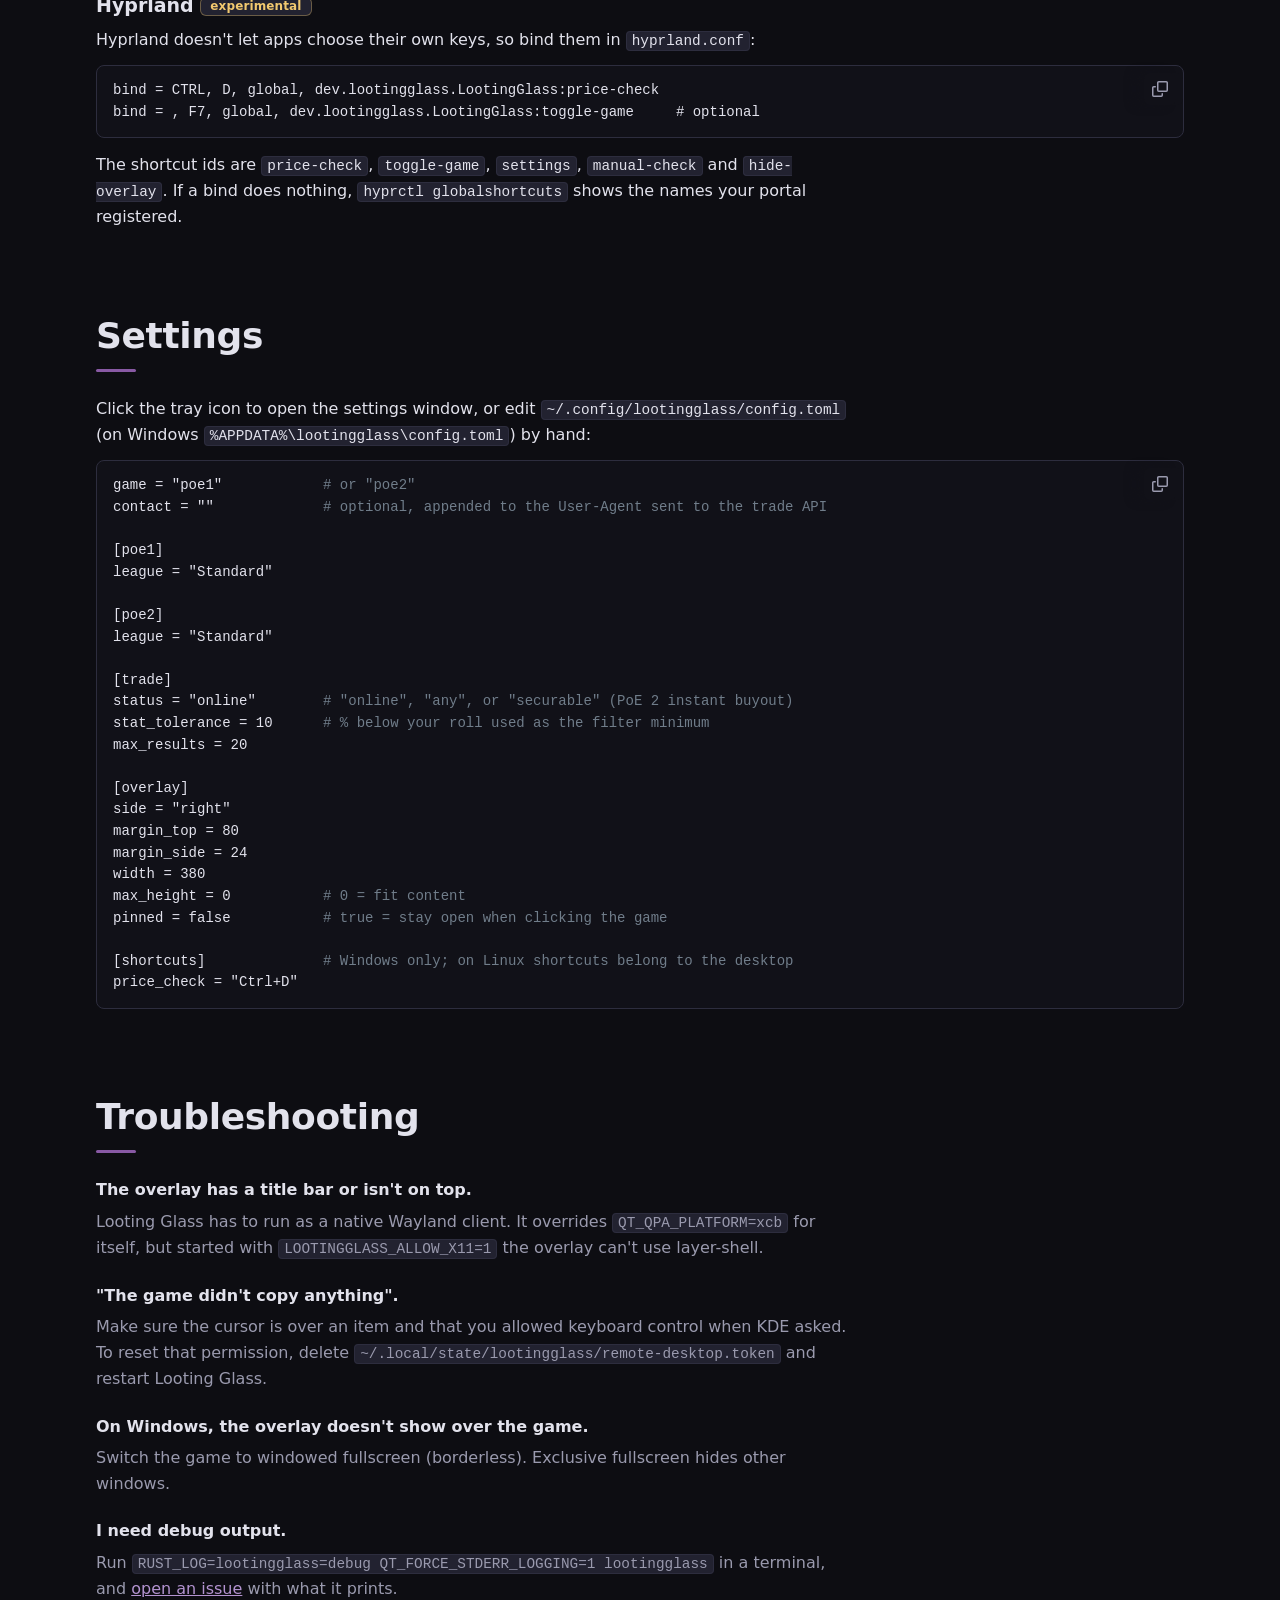
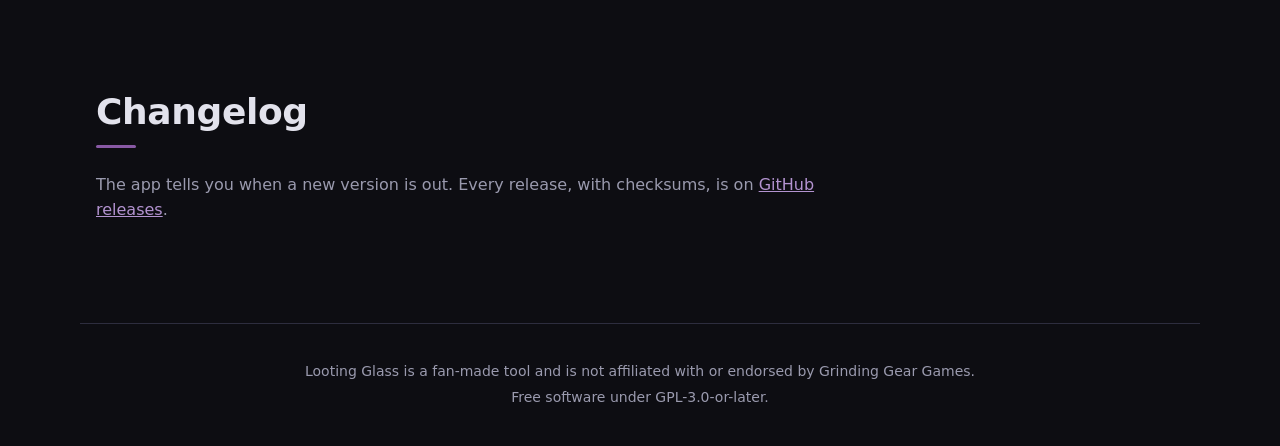
==== commit 26d387e3: "feat: purple glow for the new purple-pink icon; wider manual check shot The hero icon's glow follows" ====
--- a/index.html
+++ b/index.html
@@ -79,7 +79,7 @@
   </ul>
   <div class="shots-wide">
     <img src="img/desktop/settings-game.png" alt="Settings: game and league per game" width="760" height="440" loading="lazy">
-    <img src="img/desktop/manual-check.png" alt="Manual price check window with pasted item text" width="560" height="430" loading="lazy">
+    <img src="img/desktop/manual-check.png" alt="Manual price check window with pasted item text" width="760" height="440" loading="lazy">
   </div>
 </section>
 
--- a/style.css
+++ b/style.css
@@ -65,7 +65,7 @@
 
 /* Hero */
 .hero { text-align: center; padding: 72px 0 48px; }
-.hero-icon { margin: 0 auto 20px; filter: drop-shadow(0 8px 30px rgba(241, 200, 111, 0.25)); }
+.hero-icon { margin: 0 auto 20px; filter: drop-shadow(0 8px 30px rgba(182, 124, 196, 0.3)); }
 .hero h1 { font-size: clamp(36px, 6vw, 56px); letter-spacing: -0.02em; }
 .lead { max-width: 660px; margin: 16px auto 32px; color: var(--muted); font-size: 18px; }
 .lead strong { color: var(--text); font-weight: 600; }
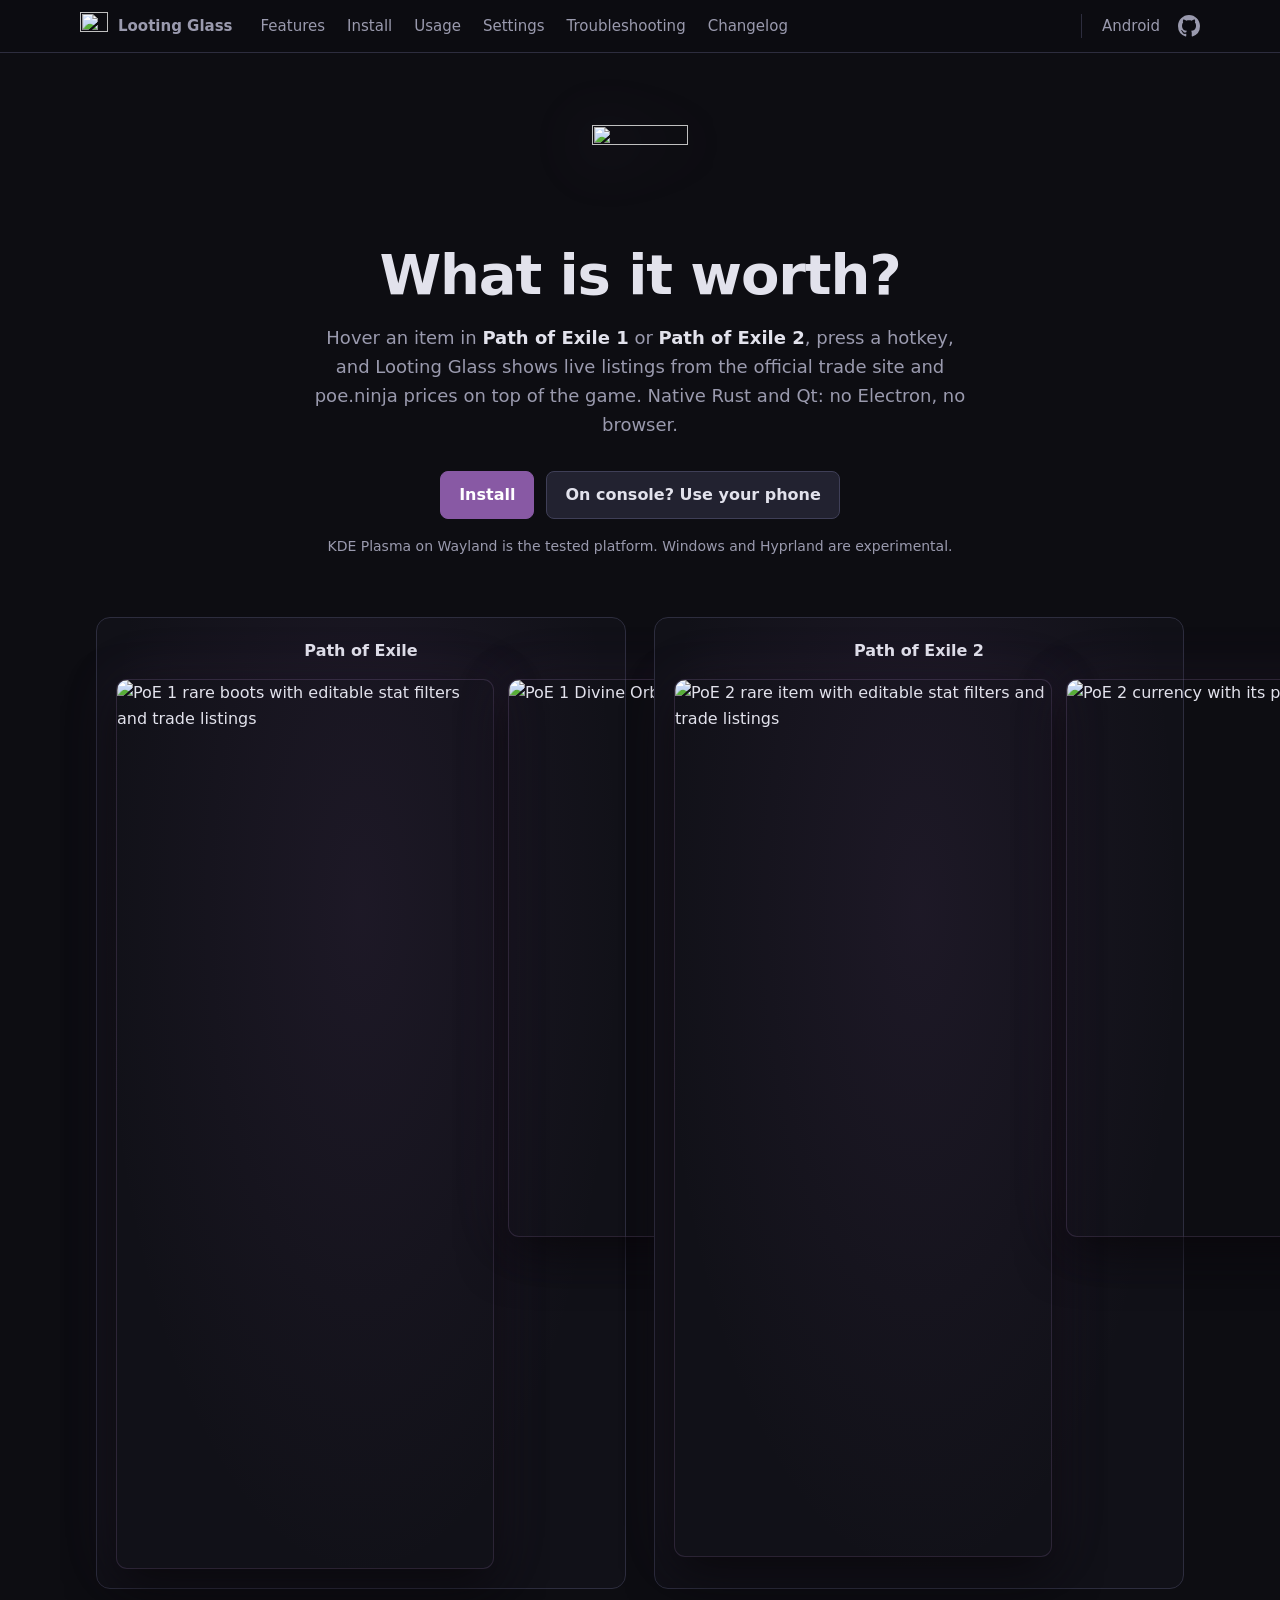
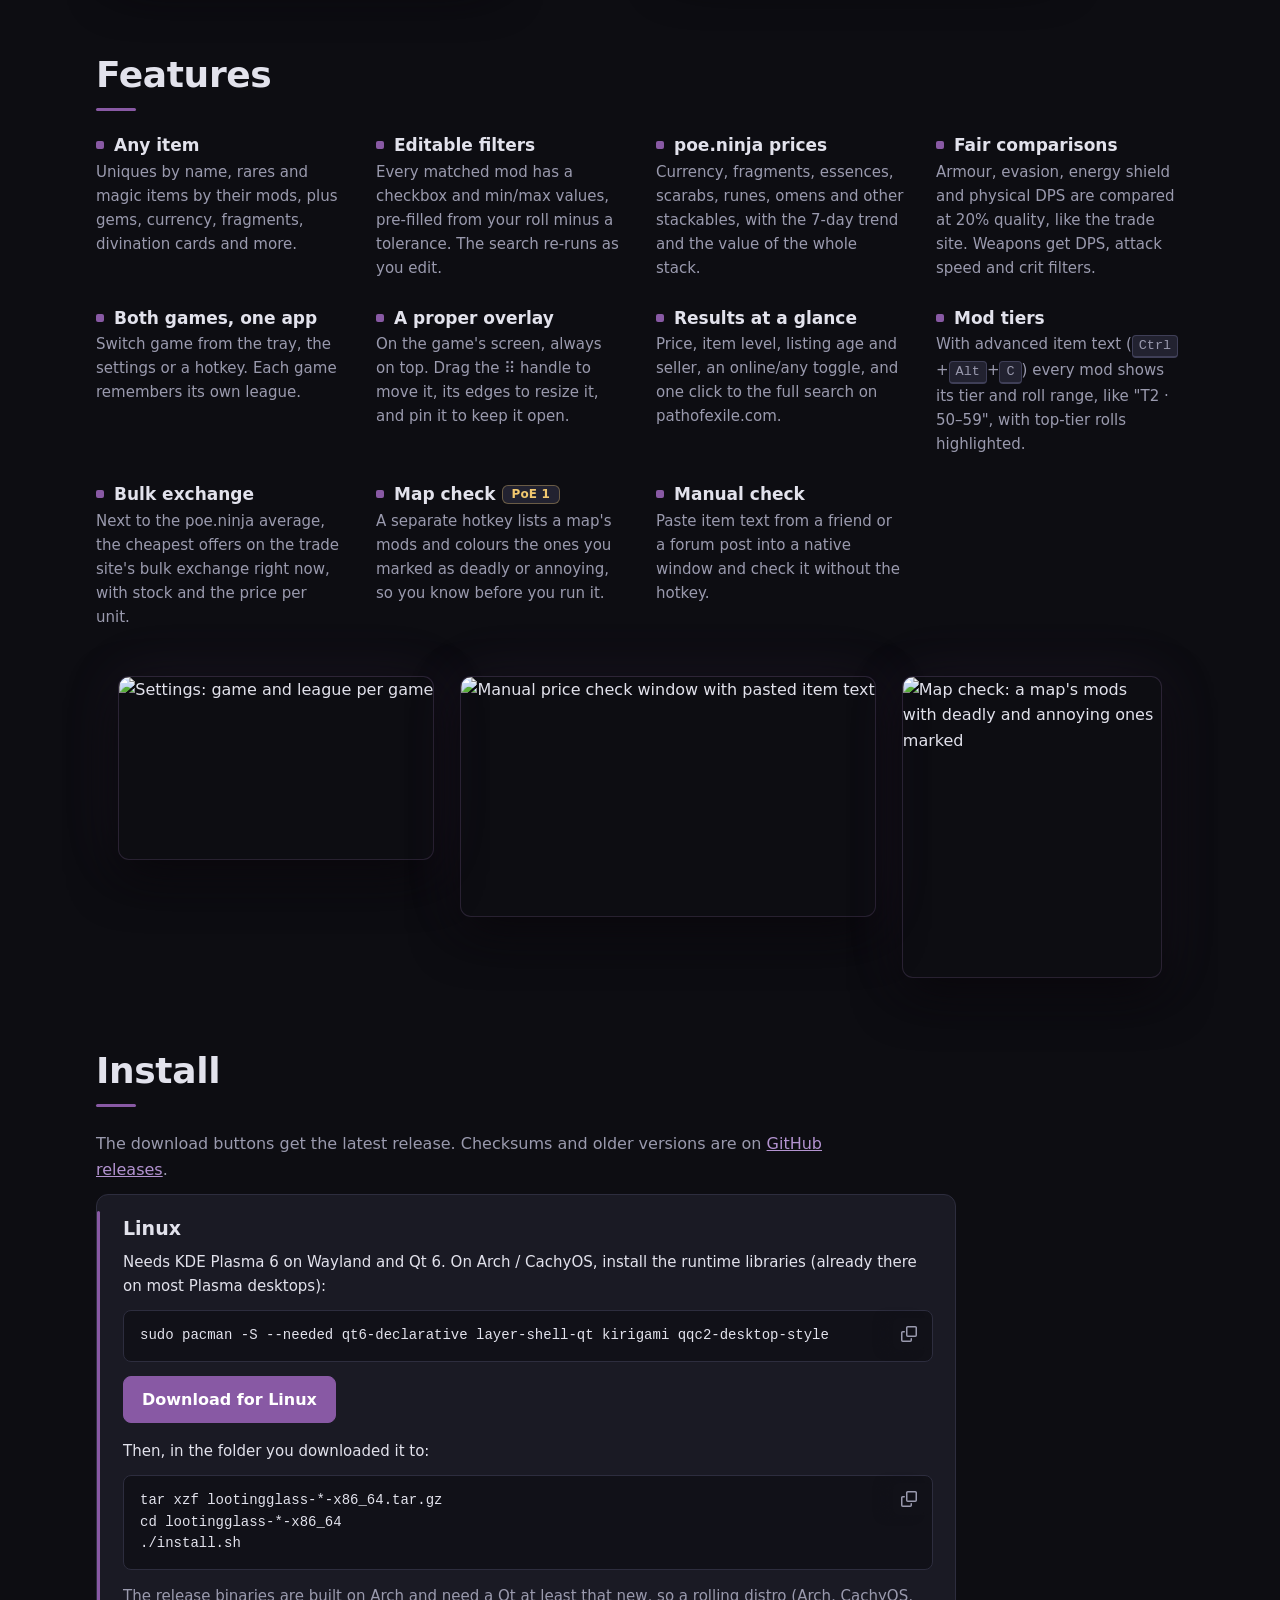
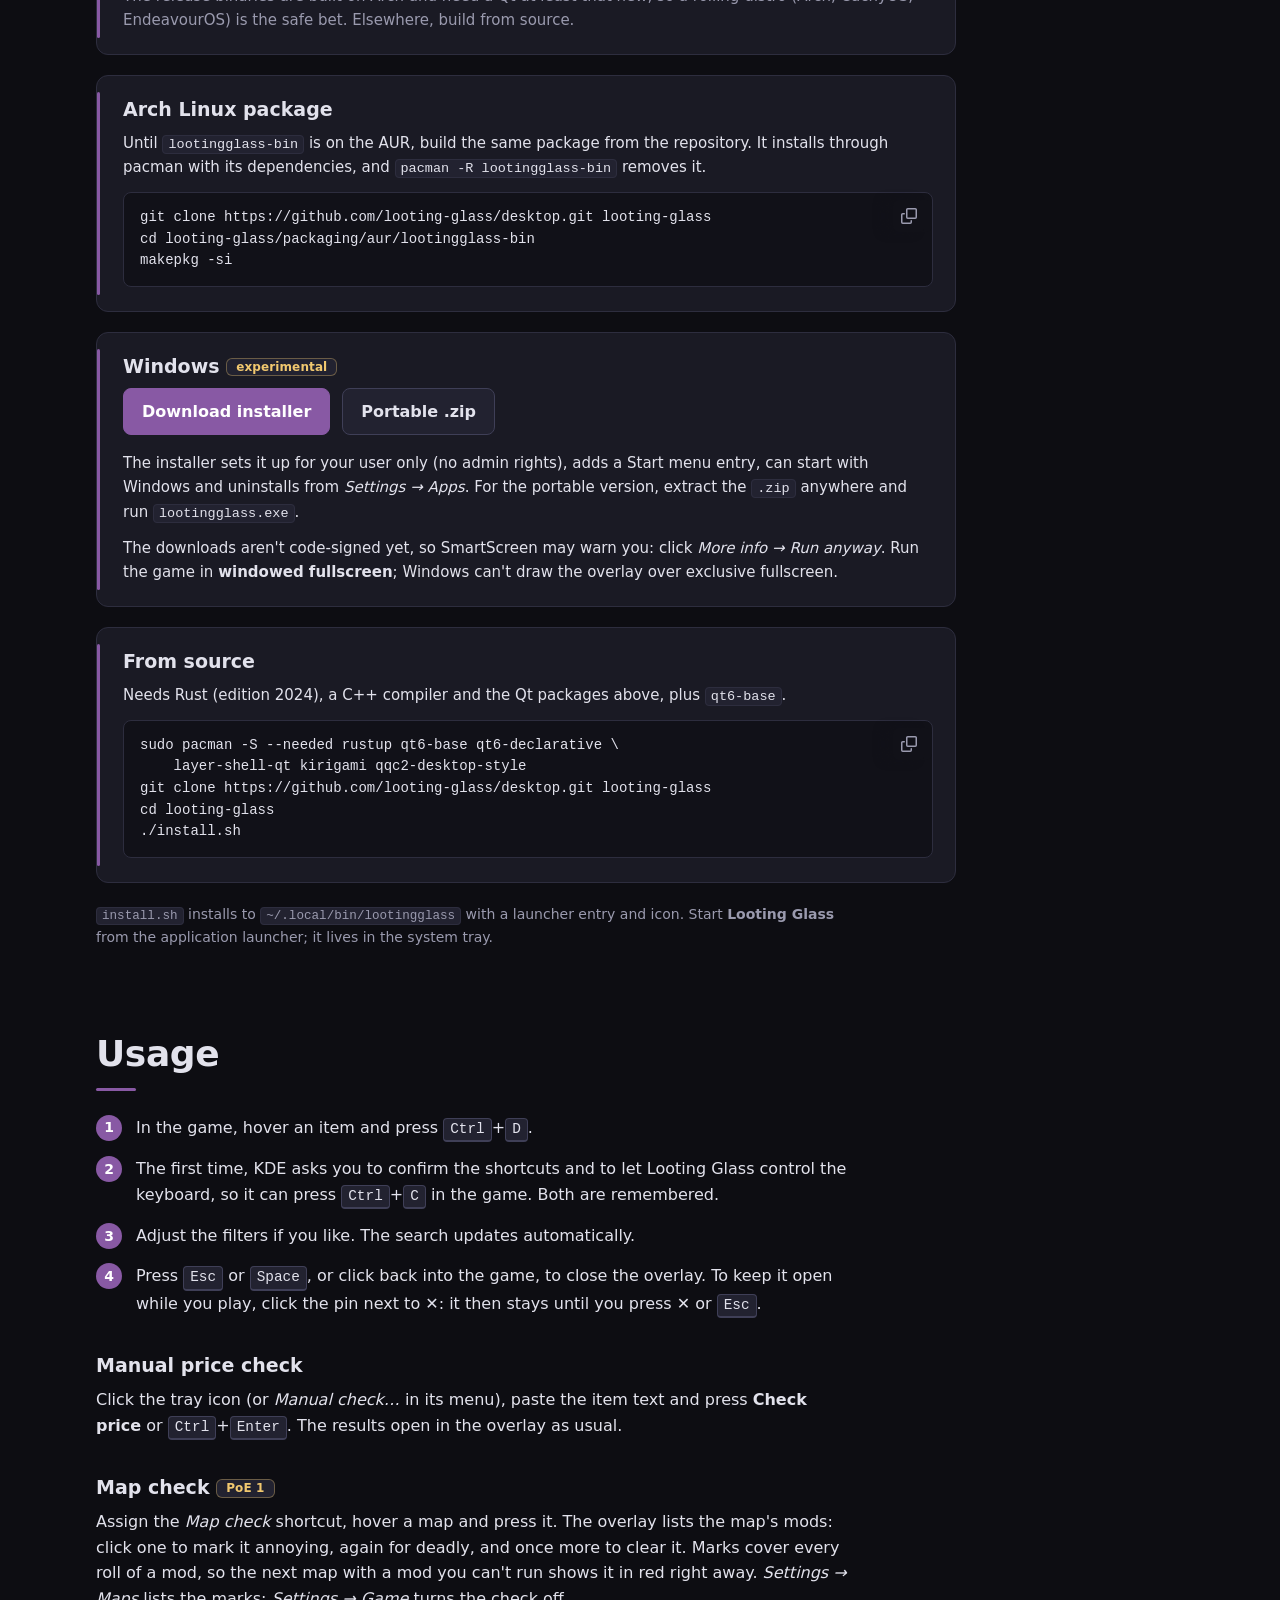
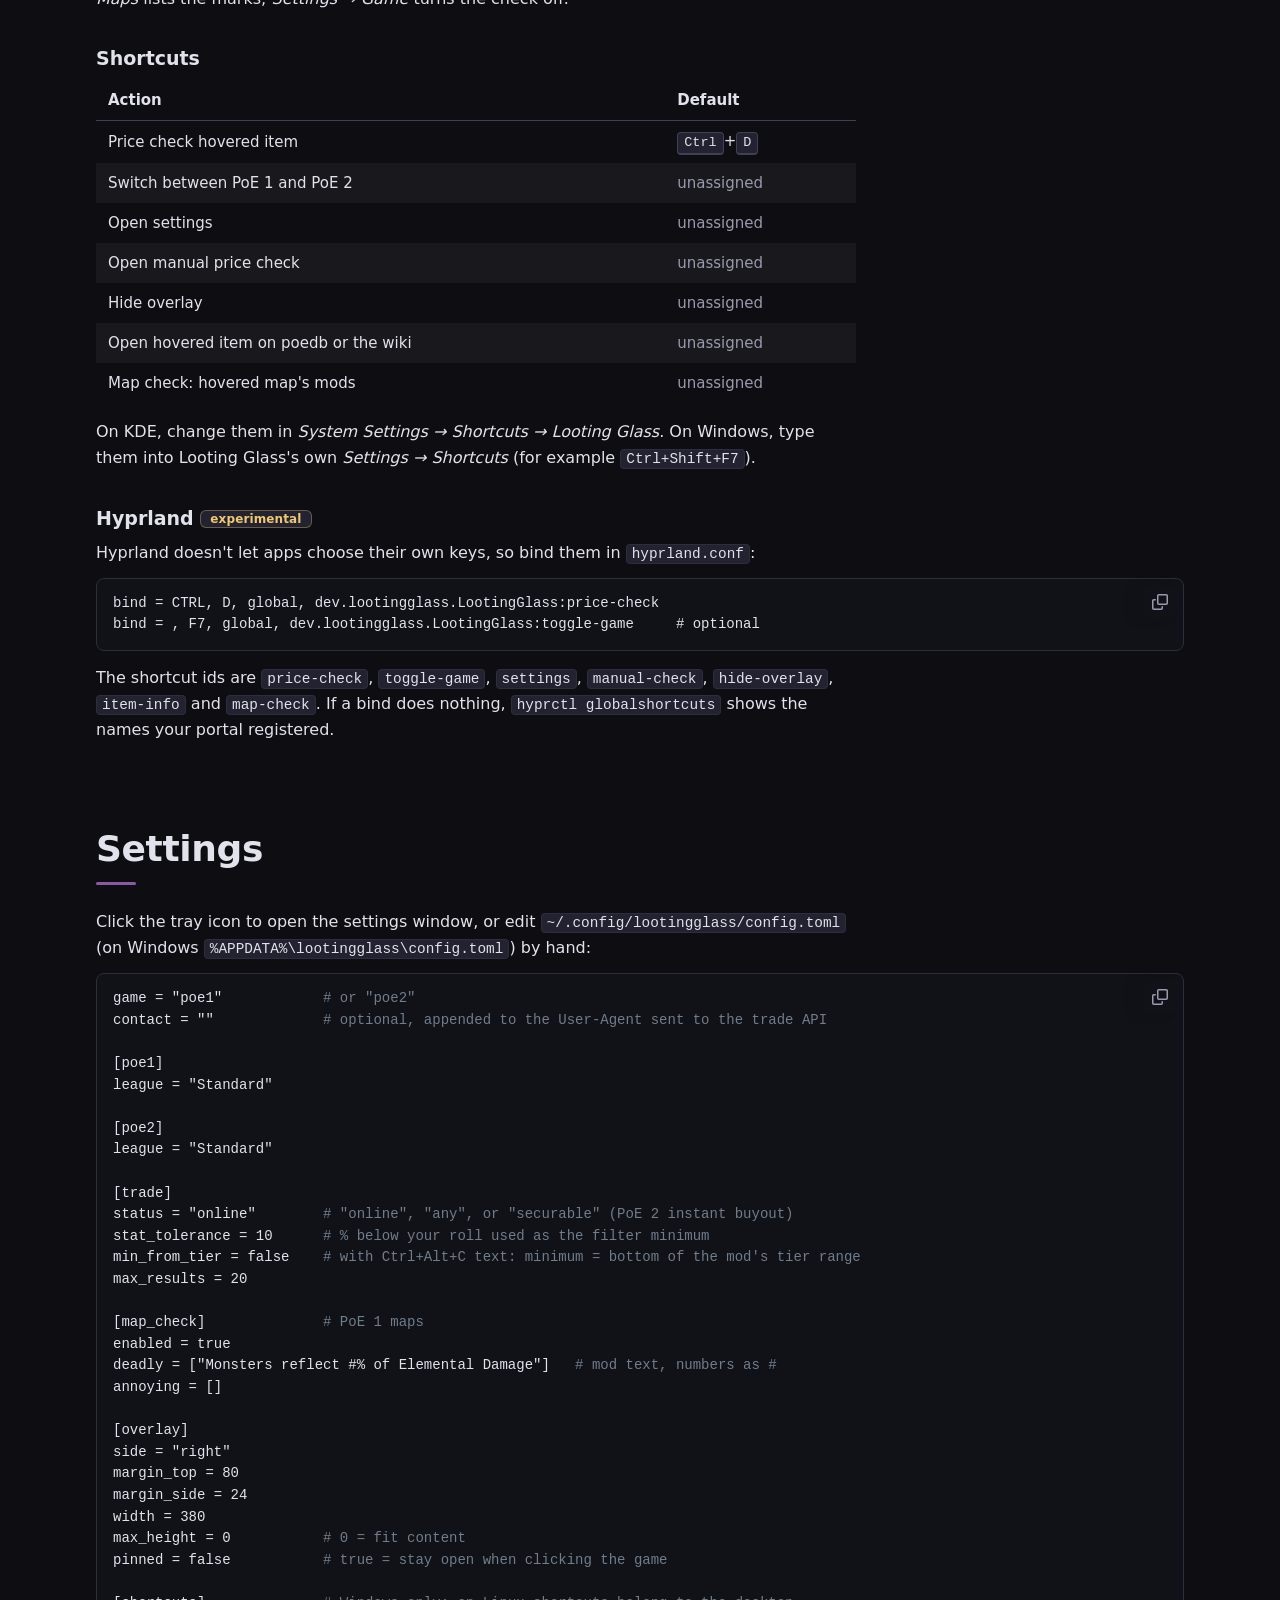
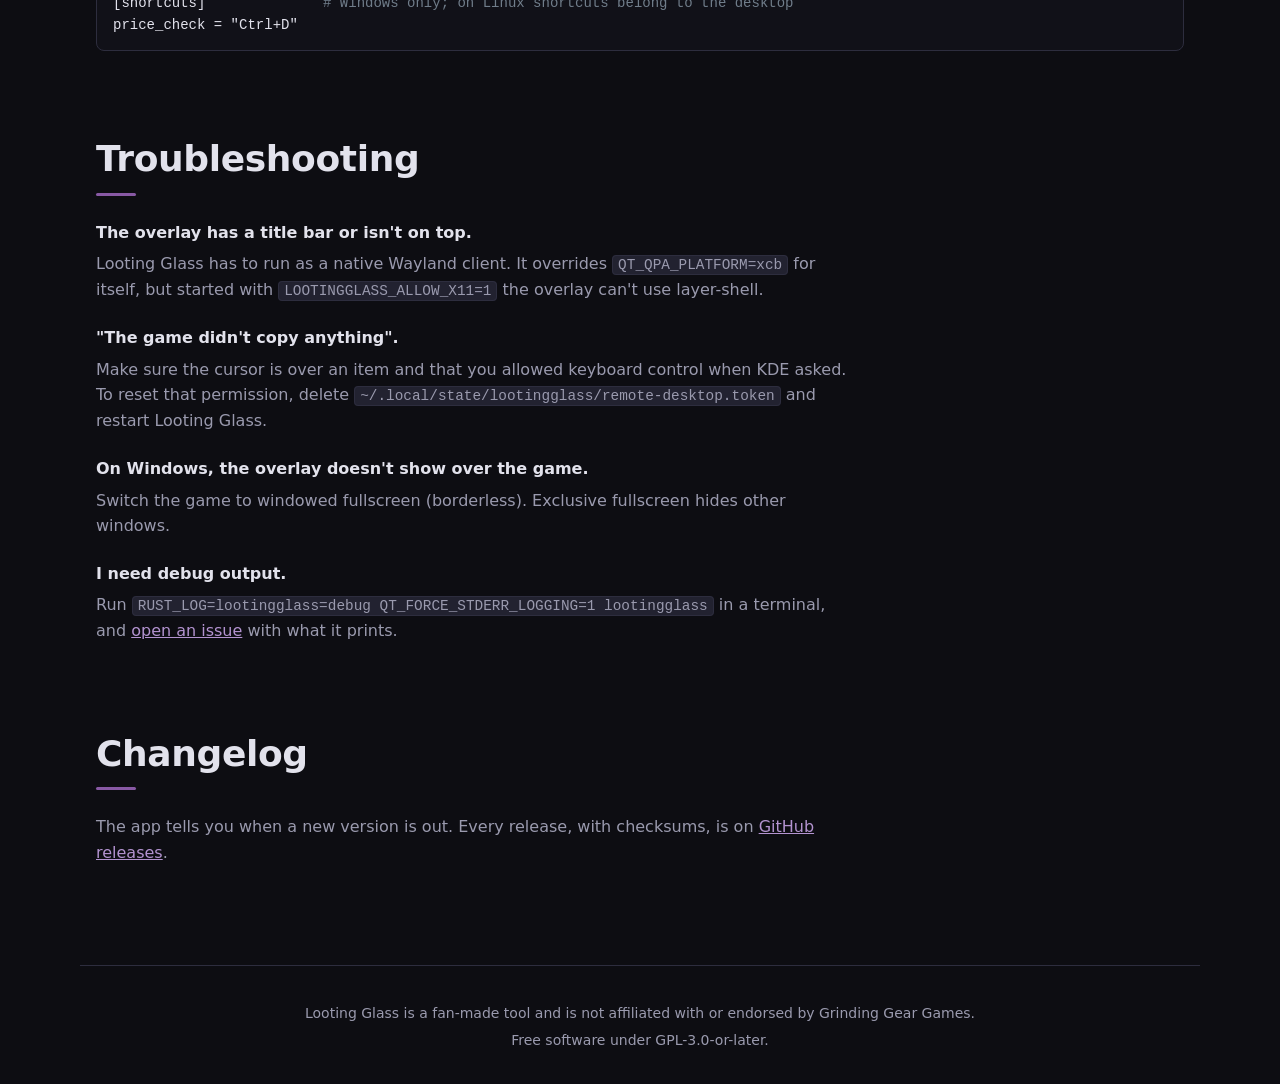
==== commit 98eff875: "feat: feature cards for mod tiers, bulk exchange and the map check Adds the 0.8/0.9 features to the " ====
--- a/index.html
+++ b/index.html
@@ -75,11 +75,15 @@
     <li><h3>Both games, one app</h3><p>Switch game from the tray, the settings or a hotkey. Each game remembers its own league.</p></li>
     <li><h3>A proper overlay</h3><p>On the game's screen, always on top. Drag the ⠿ handle to move it, its edges to resize it, and pin it to keep it open.</p></li>
     <li><h3>Results at a glance</h3><p>Price, item level, listing age and seller, an online/any toggle, and one click to the full search on pathofexile.com.</p></li>
+    <li><h3>Mod tiers</h3><p>With advanced item text (<kbd>Ctrl</kbd>+<kbd>Alt</kbd>+<kbd>C</kbd>) every mod shows its tier and roll range, like "T2 · 50–59", with top-tier rolls highlighted.</p></li>
+    <li><h3>Bulk exchange</h3><p>Next to the poe.ninja average, the cheapest offers on the trade site's bulk exchange right now, with stock and the price per unit.</p></li>
+    <li><h3>Map check <span class="tag tag-poc">PoE 1</span></h3><p>A separate hotkey lists a map's mods and colours the ones you marked as deadly or annoying, so you know before you run it.</p></li>
     <li><h3>Manual check</h3><p>Paste item text from a friend or a forum post into a native window and check it without the hotkey.</p></li>
   </ul>
   <div class="shots-wide">
     <img src="img/desktop/settings-game.png" alt="Settings: game and league per game" width="760" height="440" loading="lazy">
     <img src="img/desktop/manual-check.png" alt="Manual price check window with pasted item text" width="760" height="440" loading="lazy">
+    <img src="img/desktop/map-check.png" alt="Map check: a map's mods with deadly and annoying ones marked" width="380" height="442" loading="lazy">
   </div>
 </section>
 
@@ -156,6 +160,11 @@
   <p>Click the tray icon (or <em>Manual check…</em> in its menu), paste the item text and press <strong>Check price</strong>
     or <kbd>Ctrl</kbd>+<kbd>Enter</kbd>. The results open in the overlay as usual.</p>
 
+  <h3 class="sub">Map check <span class="tag tag-poc">PoE 1</span></h3>
+  <p>Assign the <em>Map check</em> shortcut, hover a map and press it. The overlay lists the map's mods: click one to mark it
+    annoying, again for deadly, and once more to clear it. Marks cover every roll of a mod, so the next map with a mod you can't
+    run shows it in red right away. <em>Settings → Maps</em> lists the marks; <em>Settings → Game</em> turns the check off.</p>
+
   <h3 class="sub">Shortcuts</h3>
   <table>
     <thead><tr><th>Action</th><th>Default</th></tr></thead>
@@ -165,6 +174,8 @@
       <tr><td>Open settings</td><td class="muted">unassigned</td></tr>
       <tr><td>Open manual price check</td><td class="muted">unassigned</td></tr>
       <tr><td>Hide overlay</td><td class="muted">unassigned</td></tr>
+      <tr><td>Open hovered item on poedb or the wiki</td><td class="muted">unassigned</td></tr>
+      <tr><td>Map check: hovered map's mods</td><td class="muted">unassigned</td></tr>
     </tbody>
   </table>
   <p>On KDE, change them in <em>System Settings → Shortcuts → Looting Glass</em>. On Windows, type them into
@@ -174,8 +185,8 @@
   <p>Hyprland doesn't let apps choose their own keys, so bind them in <code>hyprland.conf</code>:</p>
   <pre><code>bind = CTRL, D, global, dev.lootingglass.LootingGlass:price-check
 bind = , F7, global, dev.lootingglass.LootingGlass:toggle-game     # optional</code></pre>
-  <p>The shortcut ids are <code>price-check</code>, <code>toggle-game</code>, <code>settings</code>, <code>manual-check</code>
-    and <code>hide-overlay</code>. If a bind does nothing, <code>hyprctl globalshortcuts</code> shows the names your portal registered.</p>
+  <p>The shortcut ids are <code>price-check</code>, <code>toggle-game</code>, <code>settings</code>, <code>manual-check</code>,
+    <code>hide-overlay</code>, <code>item-info</code> and <code>map-check</code>. If a bind does nothing, <code>hyprctl globalshortcuts</code> shows the names your portal registered.</p>
 </section>
 
 <section id="settings" class="block">
@@ -194,7 +205,13 @@
 [trade]
 status = "online"        <span class="c"># "online", "any", or "securable" (PoE 2 instant buyout)</span>
 stat_tolerance = 10      <span class="c"># % below your roll used as the filter minimum</span>
+min_from_tier = false    <span class="c"># with Ctrl+Alt+C text: minimum = bottom of the mod's tier range</span>
 max_results = 20
+
+[map_check]              <span class="c"># PoE 1 maps</span>
+enabled = true
+deadly = ["Monsters reflect #% of Elemental Damage"]   <span class="c"># mod text, numbers as #</span>
+annoying = []
 
 [overlay]
 side = "right"
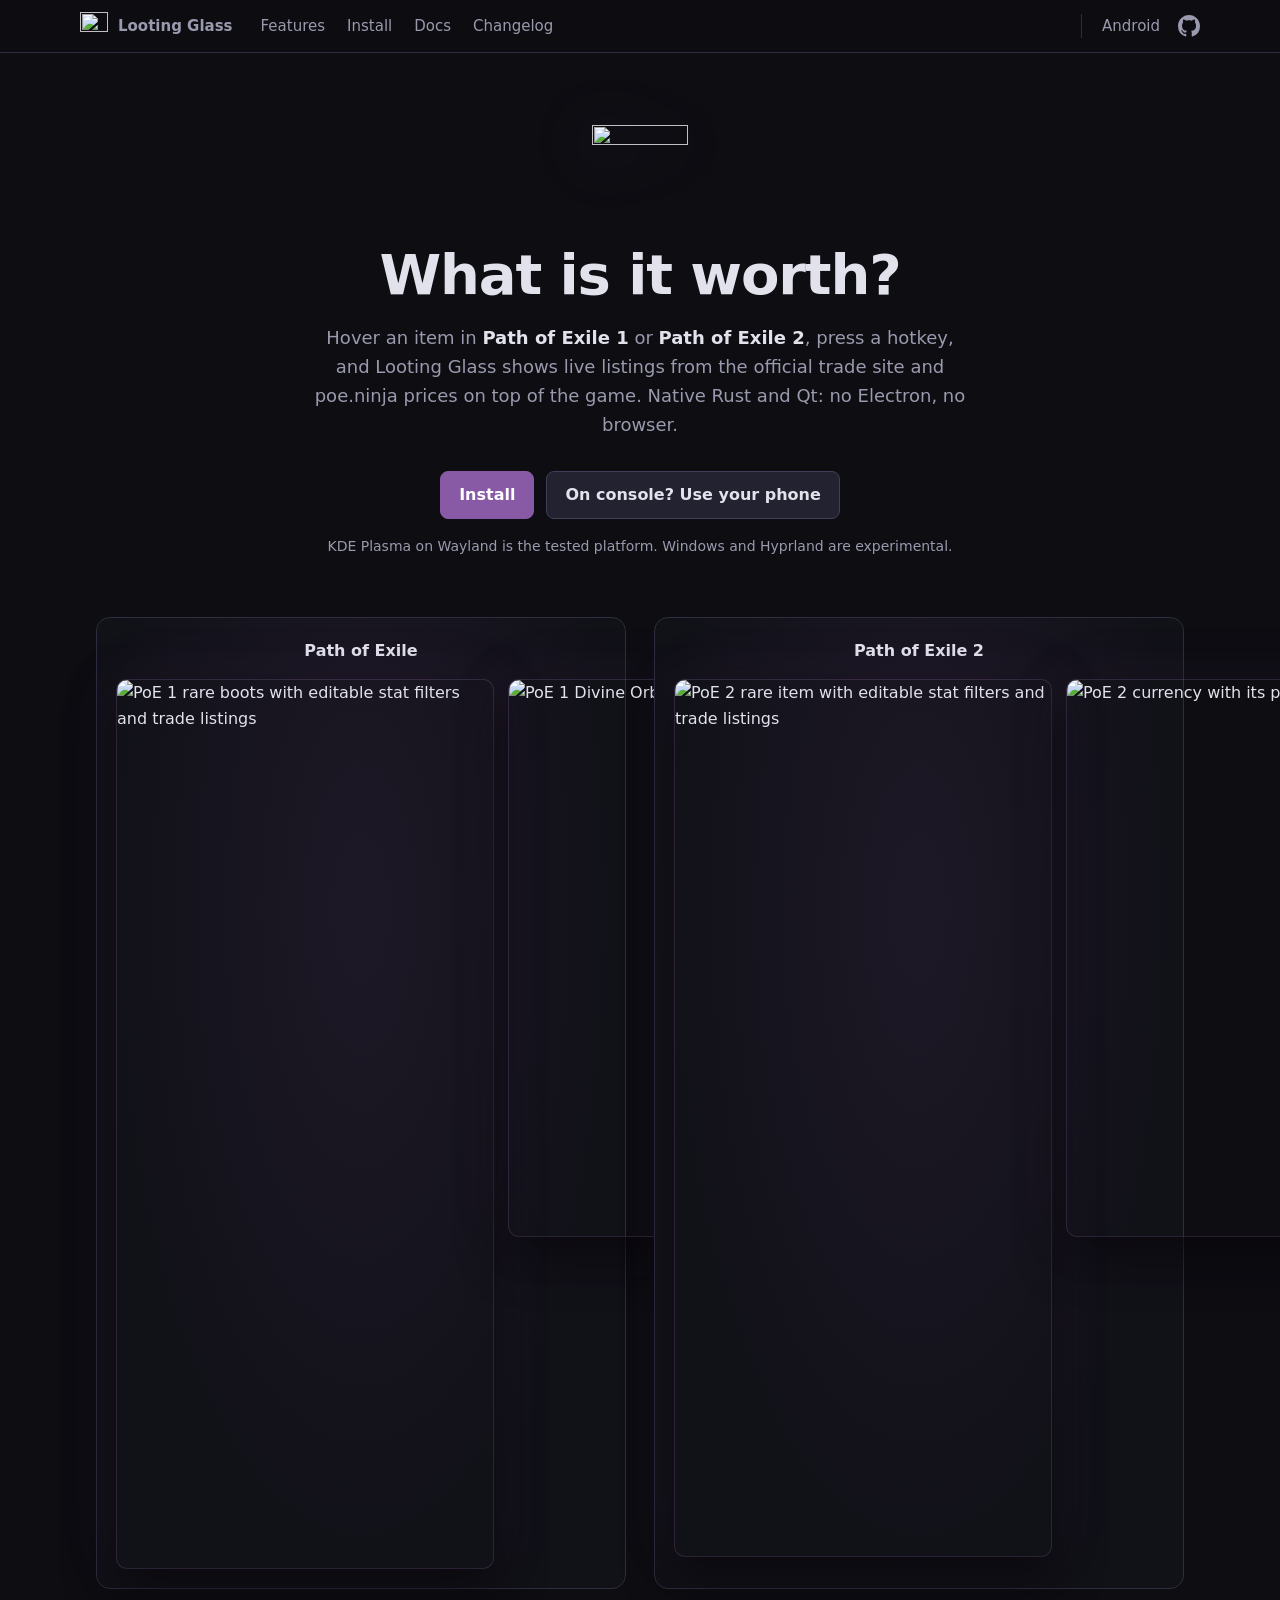
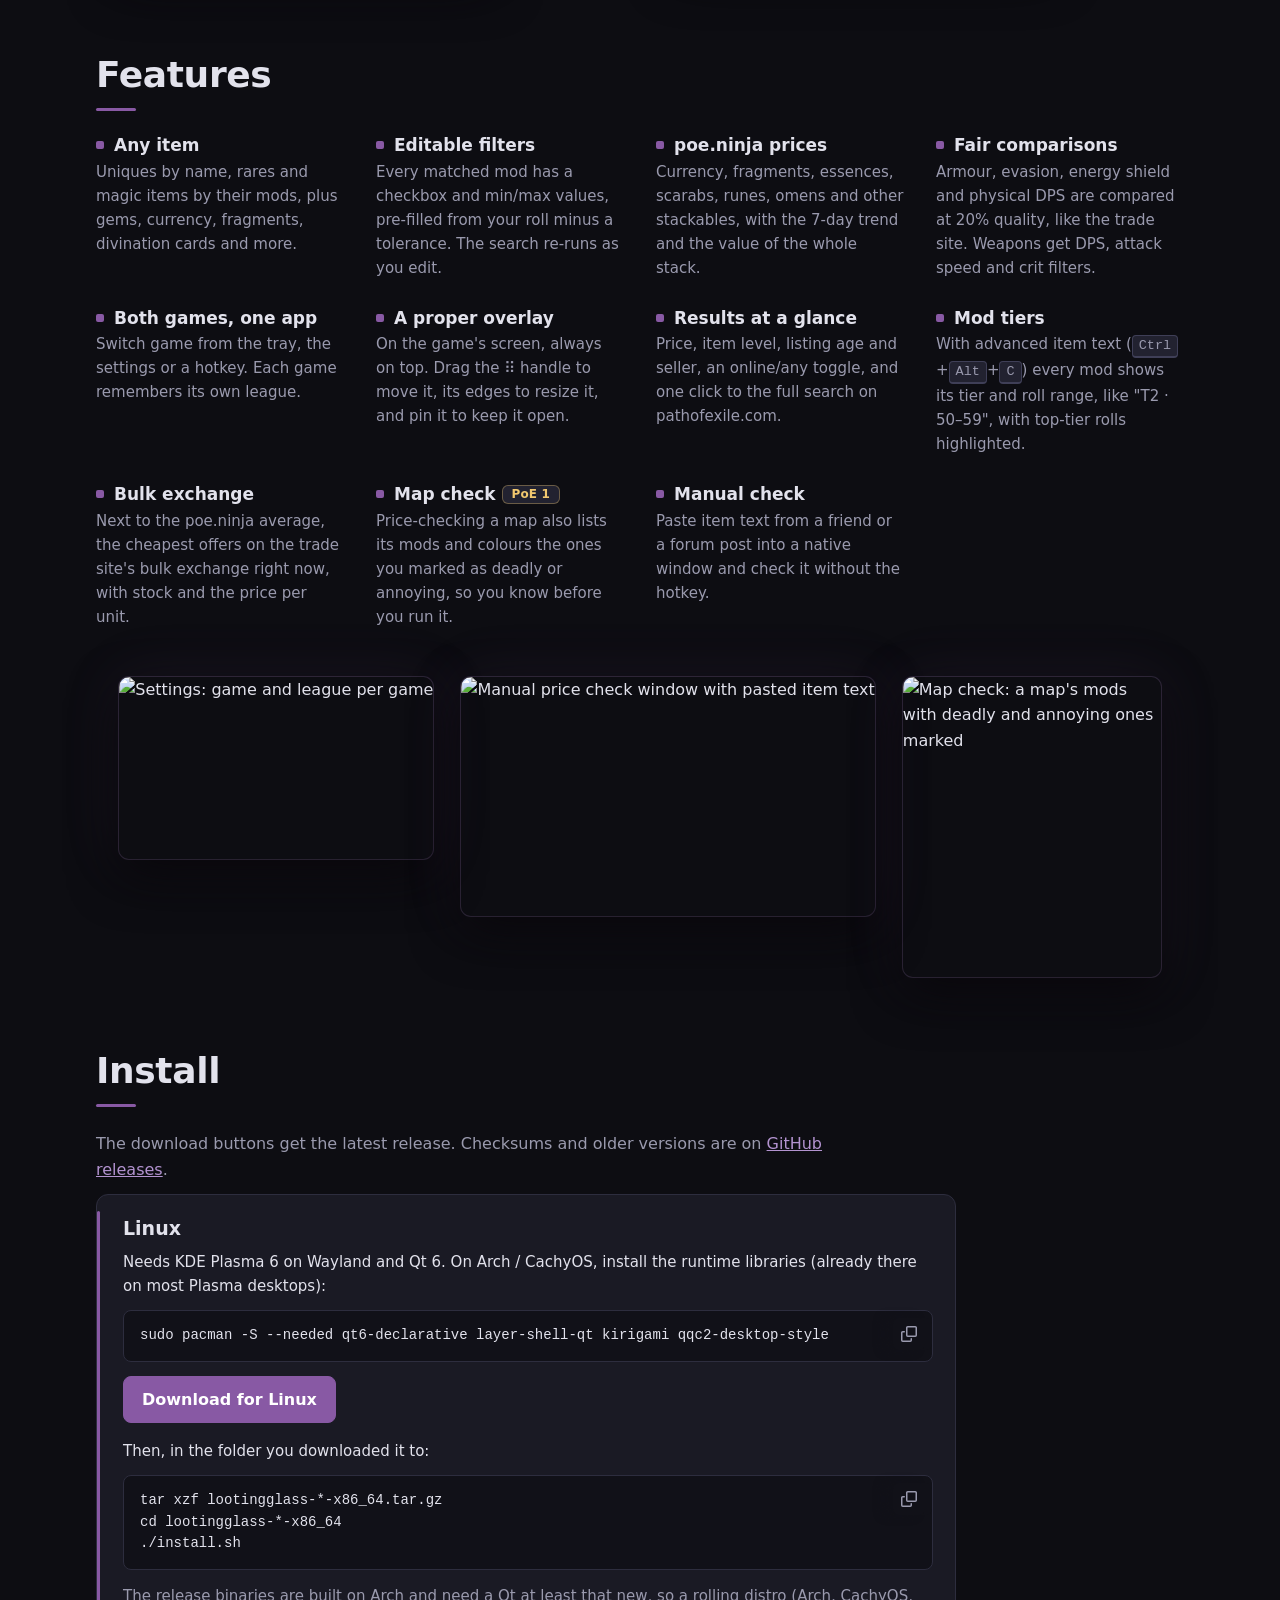
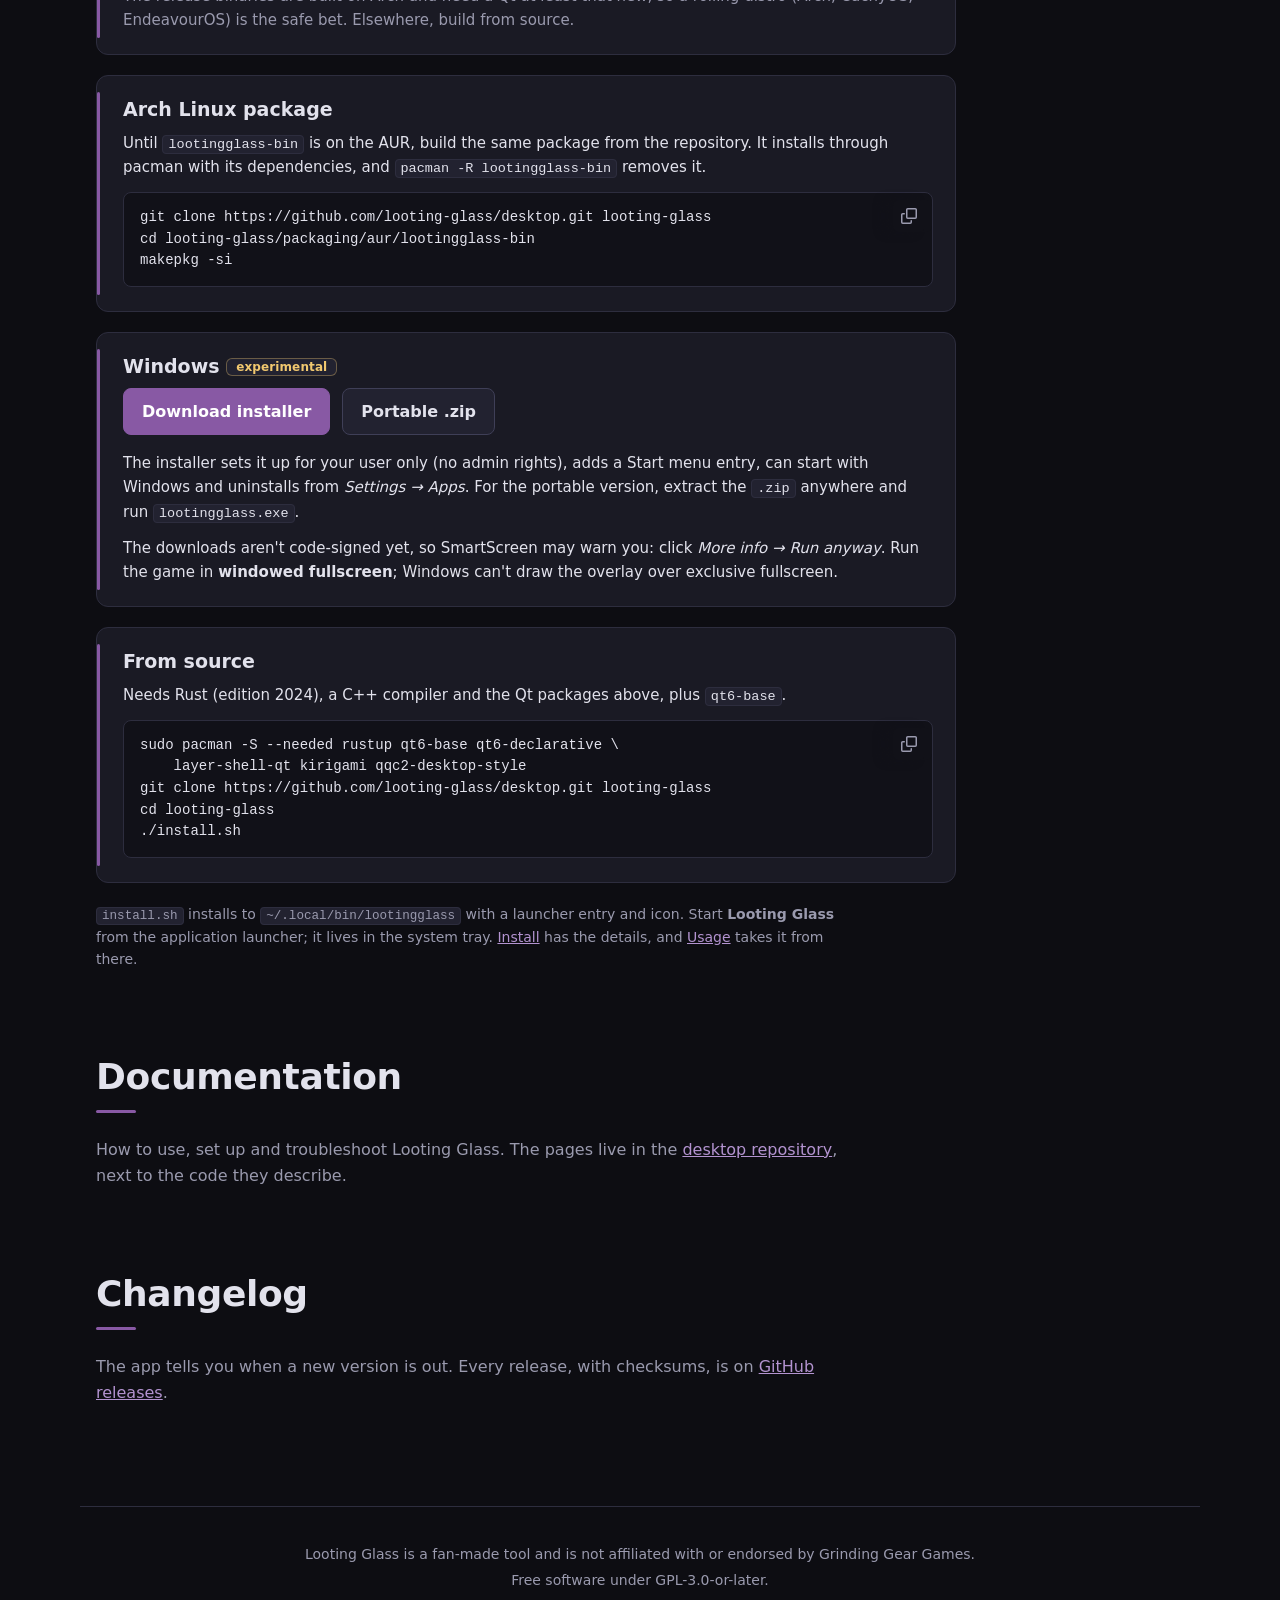
==== commit e0b0edec: "feat: render the desktop app's user guide from its docs/ scripts/docs.py renders the desktop repo's " ====
--- a/index.html
+++ b/index.html
@@ -8,6 +8,28 @@
 <meta property="og:title" content="Looting Glass">
 <meta property="og:description" content="Price check Path of Exile 1 and 2 items, on your PC or from your phone.">
 <meta property="og:image" content="img/desktop/poe1-rare.png">
+<meta name="google-site-verification" content="9W9uM-lgpOQ_Mo79iFN2tYy_l5-cthXuqKm68CfQX7o" />
+<!-- Open Graph / Discord / Reddit Link Previews -->
+<meta property="og:type" content="website">
+<meta property="og:url" content="https://github.io">
+<meta property="og:title" content="Looting Glass – Native Wayland Price Checker for PoE 1 &amp; 2">
+<meta property="og:description" content="Hover an item in Path of Exile 1 or 2 and press Ctrl+D for live trade listings and poe.ninja prices. Built with Rust and Qt 6—no Electron, no X11 hacks.">
+
+<!-- Structured Data (SoftwareApplication) for Google Rich Results -->
+<script type="application/ld+json">
+{
+  "@context": "https://schema.org",
+  "@type": "SoftwareApplication",
+  "name": "Looting Glass",
+  "operatingSystem": "Linux (Wayland), Windows, Android",
+  "applicationCategory": "GameApplication",
+  "license": "https://gnu.org",
+  "url": "https://github.io",
+  "downloadUrl": "https://github.com",
+  "softwareVersion": "0.9.2",
+  "description": "Native Rust and Qt 6 price checker overlay for Path of Exile 1 and Path of Exile 2 on Wayland and Windows."
+}
+</script>
 <link rel="icon" href="img/icon.svg" type="image/svg+xml">
 <link rel="stylesheet" href="style.css">
 <script src="lightbox.js" defer></script>
@@ -20,9 +42,7 @@
   <nav class="menu" aria-label="Sections">
     <a href="#features">Features</a>
     <a href="#install">Install</a>
-    <a href="#usage">Usage</a>
-    <a href="#settings">Settings</a>
-    <a href="#troubleshooting">Troubleshooting</a>
+    <a href="#docs">Docs</a>
     <a href="#changelog">Changelog</a>
   </nav>
   <nav class="links" aria-label="Other pages">
@@ -77,7 +97,7 @@
     <li><h3>Results at a glance</h3><p>Price, item level, listing age and seller, an online/any toggle, and one click to the full search on pathofexile.com.</p></li>
     <li><h3>Mod tiers</h3><p>With advanced item text (<kbd>Ctrl</kbd>+<kbd>Alt</kbd>+<kbd>C</kbd>) every mod shows its tier and roll range, like "T2 · 50–59", with top-tier rolls highlighted.</p></li>
     <li><h3>Bulk exchange</h3><p>Next to the poe.ninja average, the cheapest offers on the trade site's bulk exchange right now, with stock and the price per unit.</p></li>
-    <li><h3>Map check <span class="tag tag-poc">PoE 1</span></h3><p>A separate hotkey lists a map's mods and colours the ones you marked as deadly or annoying, so you know before you run it.</p></li>
+    <li><h3>Map check <span class="tag tag-poc">PoE 1</span></h3><p>Price-checking a map also lists its mods and colours the ones you marked as deadly or annoying, so you know before you run it.</p></li>
     <li><h3>Manual check</h3><p>Paste item text from a friend or a forum post into a native window and check it without the hotkey.</p></li>
   </ul>
   <div class="shots-wide">
@@ -142,104 +162,15 @@
     </article>
   </div>
   <p class="fine"><code>install.sh</code> installs to <code>~/.local/bin/lootingglass</code> with a launcher entry and icon.
-    Start <strong>Looting Glass</strong> from the application launcher; it lives in the system tray.</p>
+    Start <strong>Looting Glass</strong> from the application launcher; it lives in the system tray.
+    <a href="docs/install.html">Install</a> has the details, and <a href="docs/usage.html">Usage</a> takes it from there.</p>
 </section>
 
-<section id="usage" class="block">
-  <h2>Usage</h2>
-  <ol class="numbered">
-    <li>In the game, hover an item and press <kbd>Ctrl</kbd>+<kbd>D</kbd>.</li>
-    <li>The first time, KDE asks you to confirm the shortcuts and to let Looting Glass control the keyboard,
-      so it can press <kbd>Ctrl</kbd>+<kbd>C</kbd> in the game. Both are remembered.</li>
-    <li>Adjust the filters if you like. The search updates automatically.</li>
-    <li>Press <kbd>Esc</kbd> or <kbd>Space</kbd>, or click back into the game, to close the overlay. To keep it open
-      while you play, click the pin next to ✕: it then stays until you press ✕ or <kbd>Esc</kbd>.</li>
-  </ol>
-
-  <h3 class="sub">Manual price check</h3>
-  <p>Click the tray icon (or <em>Manual check…</em> in its menu), paste the item text and press <strong>Check price</strong>
-    or <kbd>Ctrl</kbd>+<kbd>Enter</kbd>. The results open in the overlay as usual.</p>
-
-  <h3 class="sub">Map check <span class="tag tag-poc">PoE 1</span></h3>
-  <p>Assign the <em>Map check</em> shortcut, hover a map and press it. The overlay lists the map's mods: click one to mark it
-    annoying, again for deadly, and once more to clear it. Marks cover every roll of a mod, so the next map with a mod you can't
-    run shows it in red right away. <em>Settings → Maps</em> lists the marks; <em>Settings → Game</em> turns the check off.</p>
-
-  <h3 class="sub">Shortcuts</h3>
-  <table>
-    <thead><tr><th>Action</th><th>Default</th></tr></thead>
-    <tbody>
-      <tr><td>Price check hovered item</td><td><kbd>Ctrl</kbd>+<kbd>D</kbd></td></tr>
-      <tr><td>Switch between PoE 1 and PoE 2</td><td class="muted">unassigned</td></tr>
-      <tr><td>Open settings</td><td class="muted">unassigned</td></tr>
-      <tr><td>Open manual price check</td><td class="muted">unassigned</td></tr>
-      <tr><td>Hide overlay</td><td class="muted">unassigned</td></tr>
-      <tr><td>Open hovered item on poedb or the wiki</td><td class="muted">unassigned</td></tr>
-      <tr><td>Map check: hovered map's mods</td><td class="muted">unassigned</td></tr>
-    </tbody>
-  </table>
-  <p>On KDE, change them in <em>System Settings → Shortcuts → Looting Glass</em>. On Windows, type them into
-    Looting Glass's own <em>Settings → Shortcuts</em> (for example <code>Ctrl+Shift+F7</code>).</p>
-
-  <h3 class="sub">Hyprland <span class="tag tag-poc">experimental</span></h3>
-  <p>Hyprland doesn't let apps choose their own keys, so bind them in <code>hyprland.conf</code>:</p>
-  <pre><code>bind = CTRL, D, global, dev.lootingglass.LootingGlass:price-check
-bind = , F7, global, dev.lootingglass.LootingGlass:toggle-game     # optional</code></pre>
-  <p>The shortcut ids are <code>price-check</code>, <code>toggle-game</code>, <code>settings</code>, <code>manual-check</code>,
-    <code>hide-overlay</code>, <code>item-info</code> and <code>map-check</code>. If a bind does nothing, <code>hyprctl globalshortcuts</code> shows the names your portal registered.</p>
-</section>
-
-<section id="settings" class="block">
-  <h2>Settings</h2>
-  <p>Click the tray icon to open the settings window, or edit <code>~/.config/lootingglass/config.toml</code>
-    (on Windows <code>%APPDATA%\lootingglass\config.toml</code>) by hand:</p>
-  <pre><code>game = "poe1"            <span class="c"># or "poe2"</span>
-contact = ""             <span class="c"># optional, appended to the User-Agent sent to the trade API</span>
-
-[poe1]
-league = "Standard"
-
-[poe2]
-league = "Standard"
-
-[trade]
-status = "online"        <span class="c"># "online", "any", or "securable" (PoE 2 instant buyout)</span>
-stat_tolerance = 10      <span class="c"># % below your roll used as the filter minimum</span>
-min_from_tier = false    <span class="c"># with Ctrl+Alt+C text: minimum = bottom of the mod's tier range</span>
-max_results = 20
-
-[map_check]              <span class="c"># PoE 1 maps</span>
-enabled = true
-deadly = ["Monsters reflect #% of Elemental Damage"]   <span class="c"># mod text, numbers as #</span>
-annoying = []
-
-[overlay]
-side = "right"
-margin_top = 80
-margin_side = 24
-width = 380
-max_height = 0           <span class="c"># 0 = fit content</span>
-pinned = false           <span class="c"># true = stay open when clicking the game</span>
-
-[shortcuts]              <span class="c"># Windows only; on Linux shortcuts belong to the desktop</span>
-price_check = "Ctrl+D"</code></pre>
-</section>
-
-<section id="troubleshooting" class="block">
-  <h2>Troubleshooting</h2>
-  <dl class="faq">
-    <dt>The overlay has a title bar or isn't on top.</dt>
-    <dd>Looting Glass has to run as a native Wayland client. It overrides <code>QT_QPA_PLATFORM=xcb</code> for itself,
-      but started with <code>LOOTINGGLASS_ALLOW_X11=1</code> the overlay can't use layer-shell.</dd>
-    <dt>"The game didn't copy anything".</dt>
-    <dd>Make sure the cursor is over an item and that you allowed keyboard control when KDE asked. To reset that
-      permission, delete <code>~/.local/state/lootingglass/remote-desktop.token</code> and restart Looting Glass.</dd>
-    <dt>On Windows, the overlay doesn't show over the game.</dt>
-    <dd>Switch the game to windowed fullscreen (borderless). Exclusive fullscreen hides other windows.</dd>
-    <dt>I need debug output.</dt>
-    <dd>Run <code>RUST_LOG=lootingglass=debug QT_FORCE_STDERR_LOGGING=1 lootingglass</code> in a terminal, and
-      <a href="https://github.com/looting-glass/desktop/issues">open an issue</a> with what it prints.</dd>
-  </dl>
+<section id="docs" class="block">
+  <h2>Documentation</h2>
+  <p class="intro">How to use, set up and troubleshoot Looting Glass. The pages live in the
+    <a href="https://github.com/looting-glass/desktop/tree/main/docs">desktop repository</a>, next to the code they describe.</p>
+<!-- docs -->
 </section>
 
 <section id="changelog" class="block">
--- a/style.css
+++ b/style.css
@@ -188,9 +188,9 @@
 }
 
 /* Lightbox (lightbox.js): screenshots open full size over a dimmed page. */
-.shots img, .shots-wide img, .steps img { cursor: zoom-in; transition: transform 0.15s, box-shadow 0.15s; }
-.shots img:hover, .shots-wide img:hover, .steps img:hover { transform: translateY(-2px); }
-.shots img:focus-visible, .shots-wide img:focus-visible, .steps img:focus-visible { outline: 2px solid var(--link); outline-offset: 3px; }
+.shots img, .shots-wide img, .steps img, .doc img { cursor: zoom-in; transition: transform 0.15s, box-shadow 0.15s; }
+.shots img:hover, .shots-wide img:hover, .steps img:hover, .doc img:hover { transform: translateY(-2px); }
+.shots img:focus-visible, .shots-wide img:focus-visible, .steps img:focus-visible, .doc img:focus-visible { outline: 2px solid var(--link); outline-offset: 3px; }
 
 .lightbox {
   width: 100vw; height: 100vh; max-width: none; max-height: none; margin: 0; padding: 0;
@@ -272,3 +272,53 @@
 .older { max-width: 760px; }
 .older summary { cursor: pointer; color: var(--link); margin: 0 0 20px 30px; width: fit-content; }
 .older summary:hover { color: var(--text); }
+
+/* Documentation pages (doc.html, filled in by scripts/docs.py): a sidebar with every page and the
+   current page's sections, next to the page. On narrow screens the sidebar folds into a
+   "Contents" box above the page. */
+.doc-layout {
+  display: grid; grid-template-columns: 220px minmax(0, 1fr); gap: 56px;
+  max-width: 1120px; margin: 0 auto; padding: 40px 16px 0;
+}
+.doc-nav { position: sticky; top: 84px; align-self: start; max-height: calc(100vh - 100px); overflow-y: auto; font-size: 15px; }
+.doc-pages, .doc-pages ul { list-style: none; margin: 0; padding: 0; }
+.doc-pages a { display: block; padding: 4px 12px; border-left: 2px solid var(--line); color: var(--muted); text-decoration: none; }
+.doc-pages a:hover { color: var(--text); border-left-color: var(--line-strong); }
+.doc-pages a[aria-current] { color: var(--text); font-weight: 600; border-left-color: var(--accent); background: var(--accent-soft); }
+.doc-pages ul a { padding-left: 26px; font-size: 14px; }
+.doc-nav-small { display: none; }
+
+main.doc { max-width: 760px; margin: 0; padding: 0; }
+.doc h1 { font-size: clamp(30px, 5vw, 40px); letter-spacing: -0.01em; margin-bottom: 24px; }
+.doc h1::after { content: ""; display: block; width: 40px; height: 3px; margin-top: 12px; border-radius: 2px; background: var(--accent); }
+.doc h2 { font-size: 24px; margin: 44px 0 12px; }
+.doc h3 { font-size: 19px; margin: 32px 0 10px; }
+.doc ul, .doc ol { padding-left: 22px; margin: 0 0 14px; }
+.doc li { margin-bottom: 6px; }
+.doc li::marker { color: var(--accent); }
+.doc table { margin-bottom: 20px; }
+.doc :not(pre) > code { overflow-wrap: anywhere; } /* long paths wrap instead of widening the page */
+.doc td { vertical-align: top; }
+.doc blockquote {
+  margin: 0 0 16px; padding: 12px 16px; border-left: 3px solid var(--gold);
+  background: rgba(241, 200, 111, 0.06); border-radius: 0 8px 8px 0; color: var(--muted);
+}
+.doc blockquote p:last-child { margin-bottom: 0; }
+.doc img { display: inline-block; margin: 8px 12px 16px 0; border-radius: 8px; vertical-align: top; }
+.doc-edit { margin-top: 48px; font-size: 14px; }
+
+/* index.html's Documentation section, filled in from the same page list. */
+.doc-list h3 a { color: var(--text); text-decoration: none; }
+.doc-list h3 a:hover { color: var(--link); }
+
+@media (max-width: 860px) {
+  .doc-layout { grid-template-columns: minmax(0, 1fr); padding-top: 24px; }
+  .doc-nav { display: none; }
+  .doc-nav-small {
+    display: block; margin-bottom: 28px; padding: 10px 14px;
+    background: var(--window); border: 1px solid var(--line); border-radius: 10px;
+  }
+  .doc-nav-small summary { cursor: pointer; font-weight: 600; }
+  .doc-nav-small .doc-pages { margin-top: 10px; }
+  .doc table { display: block; overflow-x: auto; } /* wide tables scroll on their own */
+}
